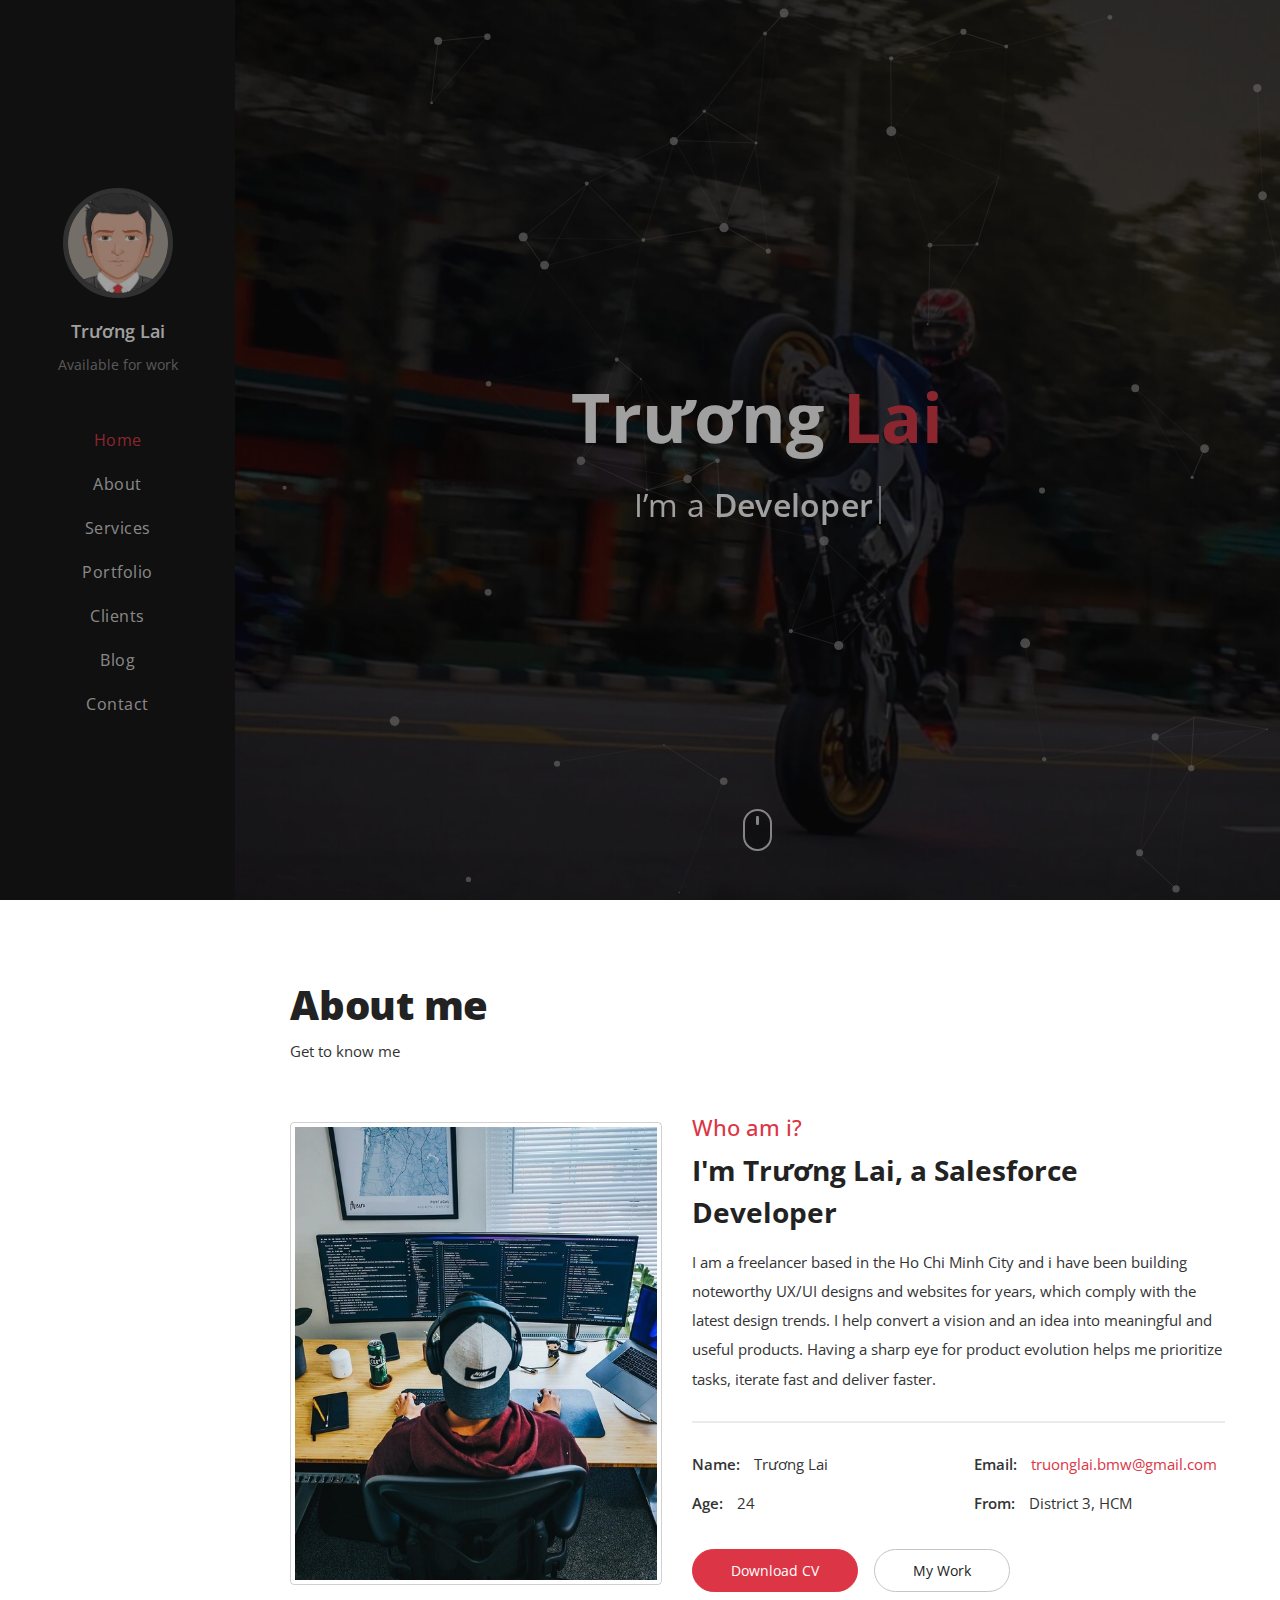
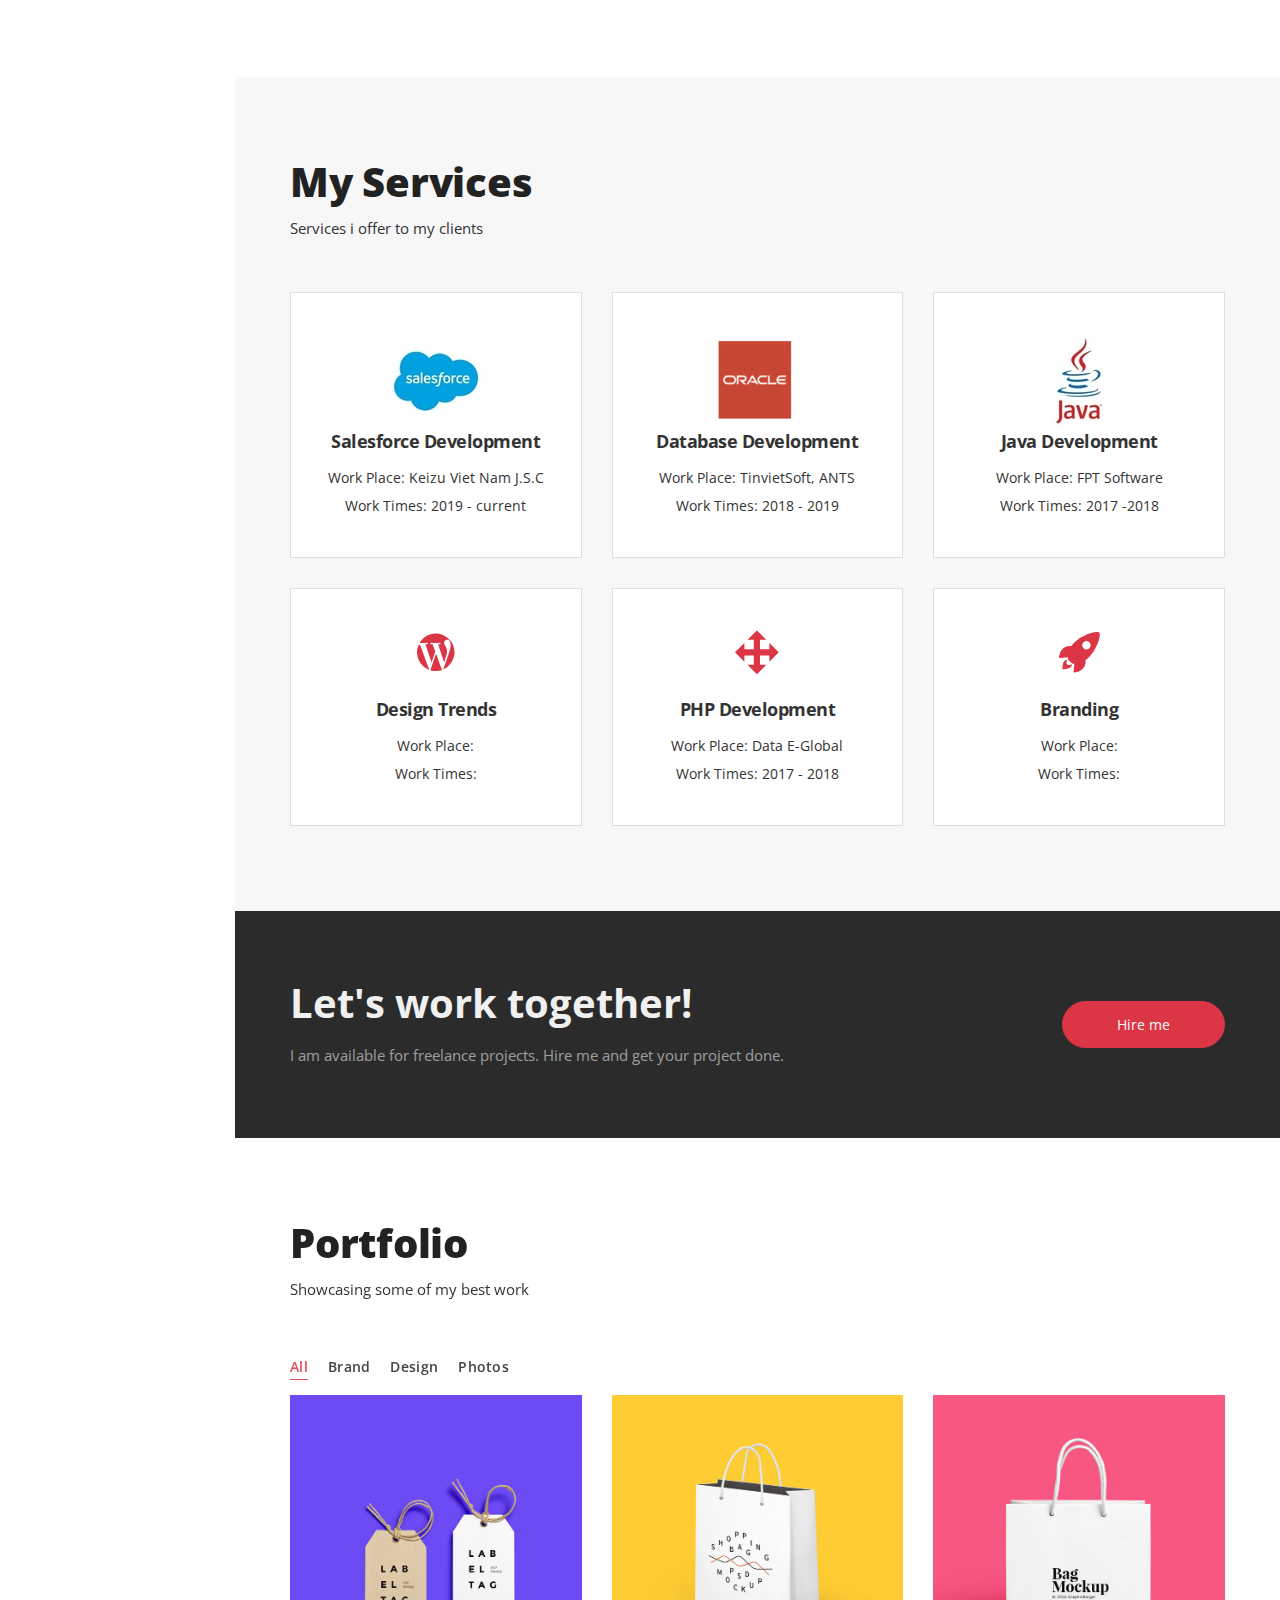
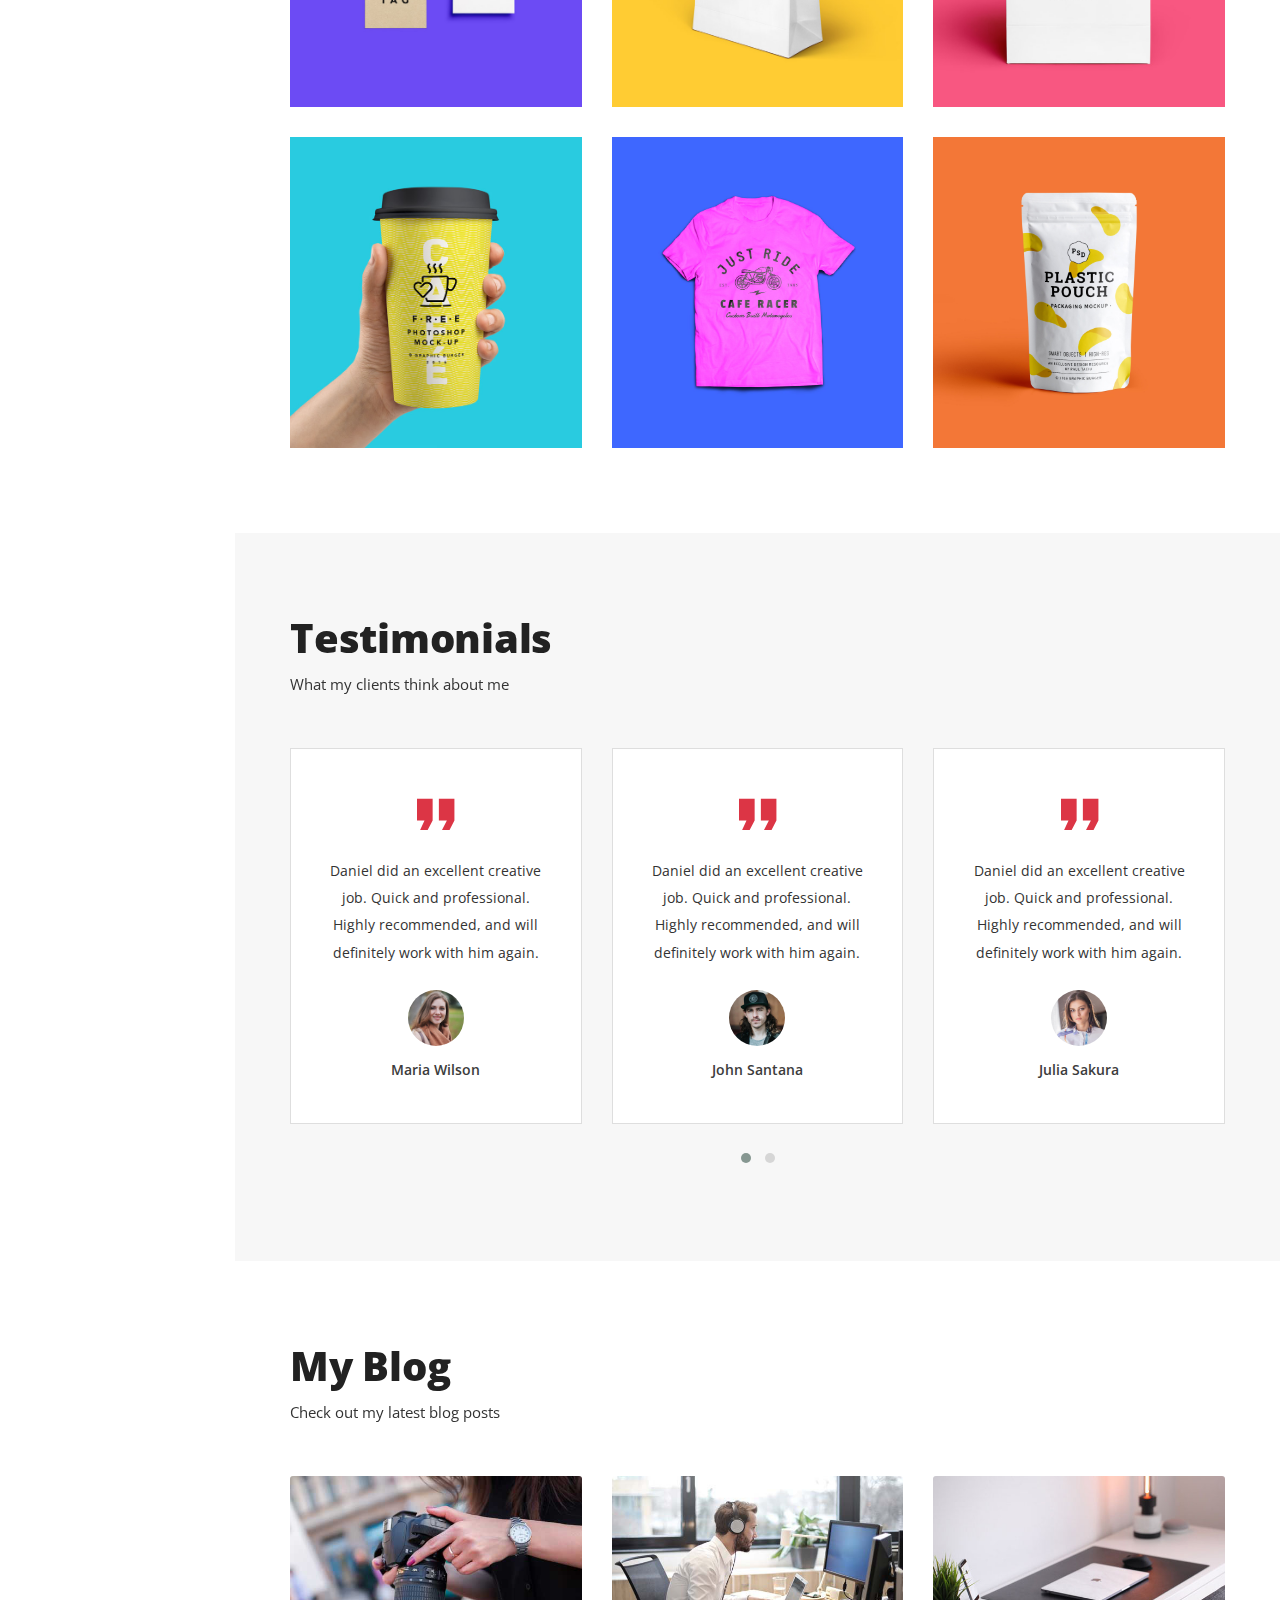
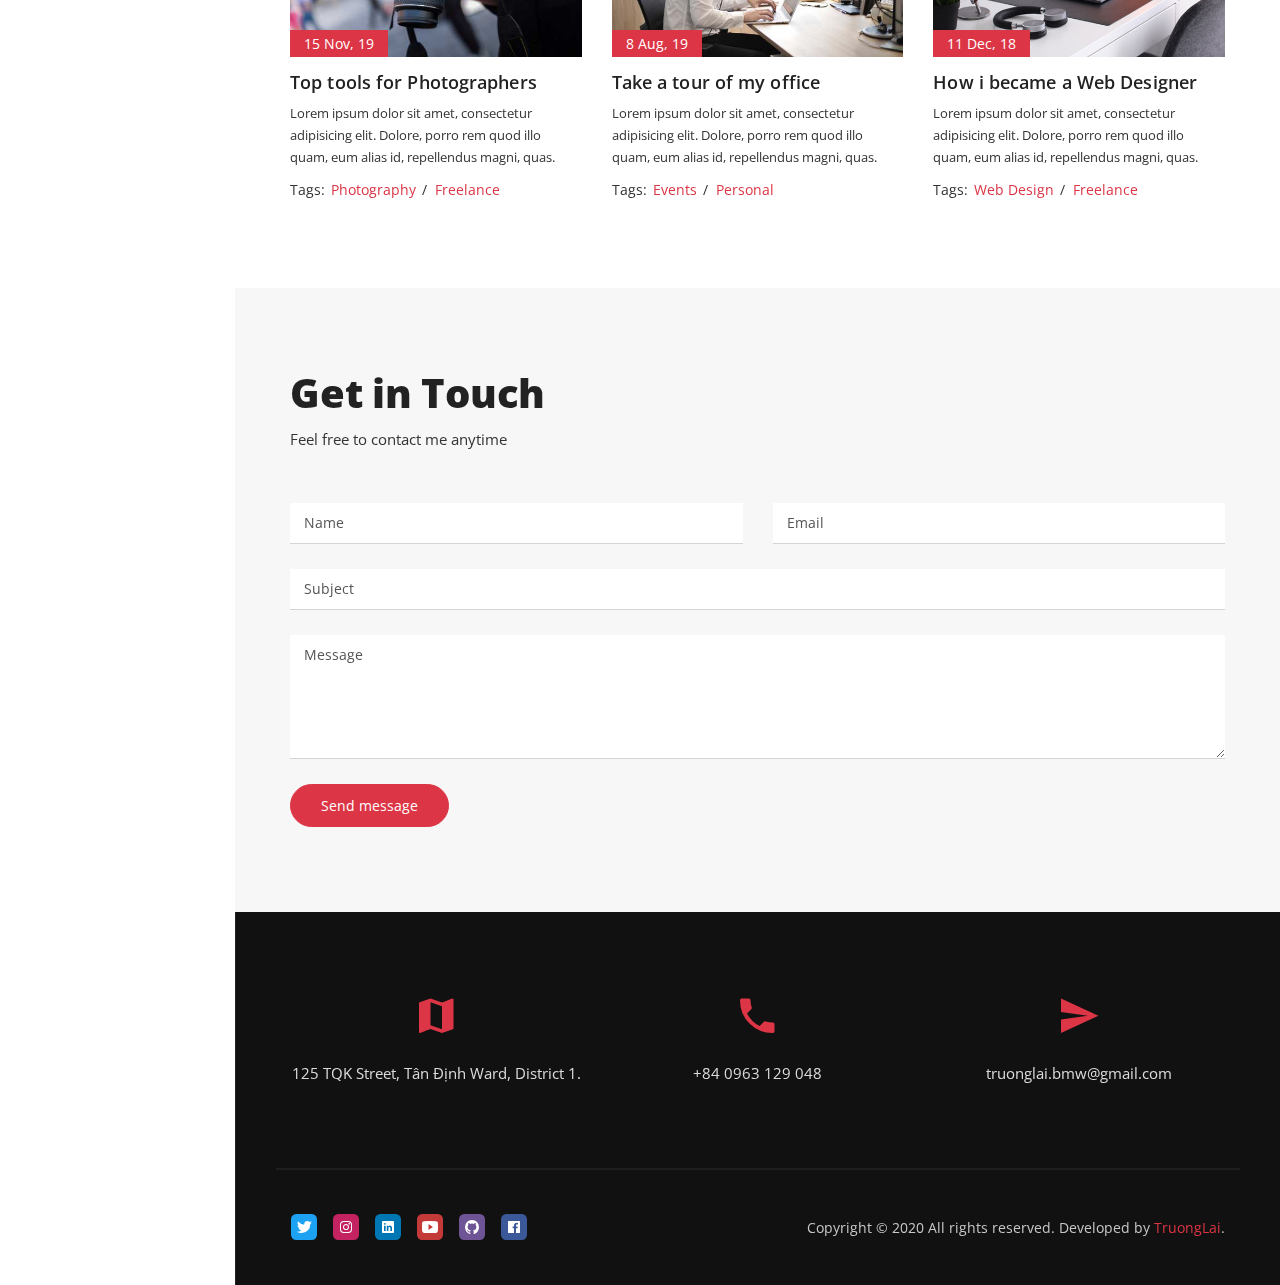
==== index.html @ 372c7e6b "Modify Ver 1.0" ====
<!DOCTYPE html>
<html lang="zxx">
<!-- Added by HTTrack --><meta http-equiv="content-type" content="text/html;charset=UTF-8" /><!-- /Added by HTTrack -->
<head>
  <!-- Required meta tags-->
  <meta charset="utf-8">
  <!-- Title-->
  <title>Truong Lai Profile</title>
  <!-- Description-->
  <meta name="description" content=" Personal Portfolio / Resume / CV / vCard Template">
  <meta name="viewport" content="width=device-width, initial-scale=1, shrink-to-fit=no">
  <!-- Favicons-->
  <link rel="apple-touch-icon" sizes="180x180" href="img/favicons/apple-touch-icon.png">
  <link rel="icon" type="image/png" sizes="32x32" href="img/favicons/favicon-32x32.png">
  <link rel="icon" type="image/png" sizes="16x16" href="img/favicons/favicon-16x16.png">
  <!-- Web fonts-->
  <link href="https://fonts.googleapis.com/css?family=Open+Sans:300,300i,400,400i,600,600i,700,700i,800,800i" rel="stylesheet">
  <!-- CSS vendors-->
  <link rel="stylesheet" href="css/bootstrap-custom.css">
  <link rel="stylesheet" href="css/ionicons.min.css">
  <link rel="stylesheet" href="css/owl.carousel.min.css">
  <link rel="stylesheet" href="css/owl.theme.default.min.css">
  <link rel="stylesheet" href="css/simplebar.min.css">
  <link rel="stylesheet" href="css/jquery.mb.YTPlayer.min.css">
  <!-- Main CSS-->
  <link rel="stylesheet" href="css/main.css">
  <!-- CSS Color scheme-->
  <link id="color-scheme" rel="stylesheet" href="css/colors/main-red.css">
  <!-- Custom CSS (Add your custom CSS styles to this file)-->
  <link rel="stylesheet" href="css/custom.css">
  <!-- removeIf(customizerDist)-->
  <link rel="stylesheet" href="css/customizer/main.css">
  <!-- endremoveIf(customizerDist)-->
</head>

<body>
  <!-- Preloader-->
  <div class="preloader">
    <div class="preloader-block">
      <div class="preloader-icon"><span class="loading-dot loading-dot-1"></span><span class="loading-dot loading-dot-2"></span><span class="loading-dot loading-dot-3"></span></div>
    </div>
  </div>
  <div class="main-wrapper">
    <!-- Sidebar-->
    <header>
      <nav class="navbar d-md-block d-lg-none fixed-top mobile-navbar"><button class="navbar-toggler mr-auto" type="button" data-toggle="collapse" data-target="#mobileNavbarSupportedContent" aria-controls="mobileNavbarSupportedContent" aria-expanded="false" aria-label="Toggle navigation"><span class="nav-btn">Menu</span></button>
        <div class="collapse navbar-collapse order-1" id="mobileNavbarSupportedContent">
          <ul class="navbar-nav mr-auto"></ul>
        </div>
      </nav>
      <nav class="sidebar" data-simplebar>
        <div class="sidebar-header"><a href="#home" data-scroll><img class="img-fluid sidebar-avatar" src="img/profile-avatar.jpg" alt="Profile avatar"></a><span class="sidebar-name">Trương Lai</span>
          <p class="sidebar-status">Available for work</p>
        </div>
        <div class="sidebar-menu">
          <ul class="list-unstyled list-menu">
            <li><a class="nav-link" href="#home-area" data-scroll>Home</a></li>
            <li><a class="nav-link" href="#about-area" data-scroll>About</a></li>
            <li><a class="nav-link" href="#services-area" data-scroll>Services</a></li>
            <li><a class="nav-link" href="#portfolio-area" data-scroll>Portfolio</a></li>
            <li><a class="nav-link" href="#testimonials-area" data-scroll>Clients</a></li>
            <li><a class="nav-link" href="#blog-area" data-scroll>Blog</a></li>
            <li><a class="nav-link" href="#contact-area" data-scroll>Contact</a></li>
          </ul>
        </div>
      </nav>
    </header>
    <div class="sections-wrapper">
      <!-- Sections-->
      <!-- Home-->
      <section class="home-area element-cover-bg particles-variant" id="home-area" style="background-image:url(img/home.jpg)">
        <div id="particles-js"></div>
        <div class="container h-100">
          <div class="row h-100 align-items-center justify-content-center">
            <div class="col-12 col-lg-8 home-content text-center">
              <h1 class="home-name">Trương <span>Lai</span></h1>
              <h4 class="cd-headline clip home-headline">I’m a <span class="cd-words-wrapper single-headline"><b class="is-visible">Developer</b><b>Freelancer</b></span></h4>
            </div><a href="#about-area" data-scroll>
              <div class="home-mouse">
                <div class="mouse-shape">
                  <div class="mouse-wheel"></div>
                </div>
              </div>
            </a>
          </div>
        </div>
      </section>
      <!-- About-->
      <section class="single-section about-area" id="about-area">
        <div class="container">
          <div class="row">
            <div class="col-12">
              <div class="section-heading">
                <h2 class="section-title">About me</h2>
                <p class="section-description">Get to know me</p>
              </div>
            </div>
          </div>
          <div class="row align-items-center">
            <!-- Picture part-->
            <div class="col-12 col-lg-5 about-img"><img class="img-fluid img-thumbnail" src="img/about-img.jpg" alt="About Picture"></div>
            <!-- Content part-->
            <div class="col-12 col-lg-7 about-content">
              <div class="content-block">
                <h2 class="content-subtitle">Who am i?</h2>
                <h6 class="content-title">I'm Trương Lai, a Salesforce Developer</h6>
                <div class="content-description">
                  <p>I am a freelancer based in the Ho Chi Minh City and i have been building noteworthy UX/UI designs and websites for years, which comply with the latest design trends. I help convert a vision and an idea into meaningful and useful products. Having a sharp eye for product evolution helps me prioritize tasks, iterate fast and deliver faster.</p>
                </div>
                <address class="content-info">
                  <div class="row">
                    <div class="col-12 col-md-6 single-info"><span>Name:</span>
                      <p>Trương Lai</p>
                    </div>
                    <div class="col-12 col-md-6 single-info"><span>Email:</span>
                      <p><a href="mailto:truonglai.bmw@gmail.com">truonglai.bmw@gmail.com</a></p>
                    </div>
                  </div>
                  <div class="row">
                    <div class="col-12 col-md-6 single-info"><span>Age:</span>
                      <p>24</p>
                    </div>
                    <div class="col-12 col-md-6 single-info"><span>From:</span>
                      <p>District 3, HCM</p>
                    </div>
                  </div>
                </address><a class="btn content-download button-main button-scheme" href="#0" role="button">Download CV</a><a class="btn content-work button-main" data-scroll="" href="#portfolio-area" role="button">My Work</a>
              </div>
            </div>
          </div>
        </div>
      </section>
      <!-- Services-->
      <section class="single-section alt-bg services-area" id="services-area">
        <div class="container">
          <div class="row">
            <div class="col-12">
              <div class="section-heading">
                <h2 class="section-title">My Services</h2>
                <p class="section-description">Services i offer to my clients</p>
              </div>
            </div>
          </div>
          <div class="row">
            <!-- Single service-->
            <div class="col-12 col-md-6 col-lg-4">
              <div class="single-service">
                <!-- <i class="icon service-icon ion-logo-css3"></i> -->
                <img src="img/salesforce.jpg" alt="About Picture">
                <h6 class="service-title">Salesforce Development</h6>
                <p class="service-description">
                  Work Place: Keizu Viet Nam J.S.C
                </p>
                <p class="service-description">
                  Work Times: 2019 - current
                </p>
              </div>
            </div>
            <!-- Single service-->
            <div class="col-12 col-md-6 col-lg-4">
              <div class="single-service">
                <!-- <i class="icon service-icon ion-md-images"></i> -->
                <img src="img/oracle.jpg" alt="About Picture">
                <h6 class="service-title">Database Development</h6>
                <p class="service-description">
                  Work Place: TinvietSoft, ANTS
                </p>
                <p class="service-description">
                  Work Times: 2018 - 2019
                </p>
              </div>
            </div>
            <!-- Single service-->
            <div class="col-12 col-md-6 col-lg-4">
              <div class="single-service">
                <!-- <i class="icon service-icon ion-logo-ionic"></i> -->
                <img src="img/java.jpg" alt="About Picture">
                <h6 class="service-title">Java Development</h6>
                <p class="service-description">
                  Work Place: FPT Software
                </p>
                <p class="service-description">
                  Work Times: 2017 -2018
                </p>
              </div>
            </div>
            <!-- Single service-->
            <div class="col-12 col-md-6 col-lg-4">
              <div class="single-service mb-lg-0">
                <i class="icon service-icon ion-logo-wordpress"></i>
                <h6 class="service-title">Design Trends</h6>
                <p class="service-description">
                  Work Place: 
                </p>
                <p class="service-description">
                  Work Times: 
                </p>
              </div>
            </div>
            <!-- Single service-->
            <div class="col-12 col-md-6 col-lg-4">
              <div class="single-service mb-md-0">
                <i class="icon service-icon ion-md-move"></i>
                <!-- <img src="img/php.jpg" alt="About Picture"> -->
                <h6 class="service-title">PHP Development</h6>
                <p class="service-description">
                  Work Place: Data E-Global
                </p>
                <p class="service-description">
                  Work Times: 2017 - 2018
                </p>
              </div>
            </div>
            <!-- Single service-->
            <div class="col-12 col-md-6 col-lg-4">
              <div class="single-service mb-0"><i class="icon service-icon ion-ios-rocket"></i>
                <h6 class="service-title">Branding</h6>
                <p class="service-description">
                  Work Place: 
                </p>
                <p class="service-description">
                  Work Times: 
                </p>
              </div>
            </div>
          </div>
        </div>
      </section>
      <!-- Hire-->
      <section class="single-section element-cover-bg hire-area" id="hire-area" style="background-image:url(img/hire.jpg)">
        <div class="container">
          <div class="row row-custom">
            <div class="col-12 col-md-8 content-part">
              <h1 class="hire-title">Let's work together!</h1>
              <p class="hire-description">I am available for freelance projects. Hire me and get your project done.</p>
            </div>
            <div class="col-12 col-md-4 button-part"><a class="btn hire-btn button-main button-scheme" data-scroll="" href="#contact-area" role="button">Hire me</a></div>
          </div>
        </div>
      </section>
      <!-- Portfolio-->
      <section class="single-section portfolio-area" id="portfolio-area">
        <div class="container">
          <div class="row">
            <div class="col-12">
              <div class="section-heading">
                <h2 class="section-title">Portfolio</h2>
                <p class="section-description">Showcasing some of my best work</p>
              </div>
            </div>
          </div>
          <div class="row">
            <!-- Filter nav-->
            <div class="col-12">
              <ul class="list-inline filter-control" role="group" aria-label="Filter Control">
                <li class="list-inline-item tab-active" data-filter="*">All</li>
                <li class="list-inline-item" data-filter=".brand">Brand</li>
                <li class="list-inline-item" data-filter=".design">Design</li>
                <li class="list-inline-item" data-filter=".photos">Photos</li>
              </ul>
            </div>
          </div>
          <!-- Thumbnail list-->
          <div class="portfolio-grid row">
            <!-- Single item-->
            <div class="single-item col-6 col-lg-4 design"><a class="portfolio-item" href="#item-1">
                <div class="portfolio-wrapper"><img class="img-fluid" alt="Item" src="img/item-1.jpg">
                  <div class="item-content">
                    <h6 class="content-title">Label Tag Mockup</h6><span class="content-more">More Info</span>
                  </div>
                </div>
              </a></div>
            <!-- Single item-->
            <div class="single-item col-6 col-lg-4 photos"><a class="portfolio-item" href="#item-2">
                <div class="portfolio-wrapper"><img class="img-fluid" alt="Item" src="img/item-2.jpg">
                  <div class="item-content">
                    <h6 class="content-title">3D Bag Mockup</h6><span class="content-more">More Info</span>
                  </div>
                </div>
              </a></div>
            <!-- Single item-->
            <div class="single-item col-6 col-lg-4 design"><a class="portfolio-item" href="#item-3">
                <div class="portfolio-wrapper"><img class="img-fluid" alt="Item" src="img/item-3.jpg">
                  <div class="item-content">
                    <h6 class="content-title">Modern Bag Design</h6><span class="content-more">More Info</span>
                  </div>
                </div>
              </a></div>
            <!-- Single item-->
            <div class="single-item col-6 col-lg-4 brand"><a class="portfolio-item" href="#item-4">
                <div class="portfolio-wrapper mb-lg-0"><img class="img-fluid" alt="Item" src="img/item-4.jpg">
                  <div class="item-content">
                    <h6 class="content-title">Coffee Cup Design</h6><span class="content-more">More Info</span>
                  </div>
                </div>
              </a></div>
            <!-- Single item-->
            <div class="single-item col-6 col-lg-4 brand"><a class="portfolio-item" href="#item-5">
                <div class="portfolio-wrapper mb-0"><img class="img-fluid" alt="Item" src="img/item-5.jpg">
                  <div class="item-content">
                    <h6 class="content-title">T-Shirt Design</h6><span class="content-more">More Info</span>
                  </div>
                </div>
              </a></div>
            <!-- Single item-->
            <div class="single-item col-6 col-lg-4 photos"><a class="portfolio-item" href="#item-6">
                <div class="portfolio-wrapper mb-0"><img class="img-fluid" alt="Item" src="img/item-6.jpg">
                  <div class="item-content">
                    <h6 class="content-title">Packaging Box Mockup</h6><span class="content-more">More Info</span>
                  </div>
                </div>
              </a></div>
          </div>
        </div>
        <!-- Single lightbox-->
        <div class="lightbox-wrapper" id="item-1">
          <div class="f-basis-100">
            <div class="lightbox-close" data-modal-close><span class="close-btn"><span class="btn-line"></span></span></div>
          </div>
          <div class="container">
            <div class="row">
              <div class="col-12 col-lg-5">
                <div class="lightbox-gallery owl-carousel owl-theme"><img class="img-fluid item-img" alt="Item" src="img/item-1.jpg"><img class="img-fluid item-img" alt="Item" src="img/item-2.jpg"><img class="img-fluid item-img" alt="Item" src="img/item-3.jpg"><img class="img-fluid item-img" alt="Item" src="img/item-4.jpg"><img class="img-fluid item-img" alt="Item" src="img/item-5.jpg"><img class="img-fluid item-img" alt="Item" src="img/item-6.jpg"></div>
              </div>
              <div class="col-12 col-lg-7">
                <div class="lightbox-content">
                  <h3 class="content-title">Label Tag Mockup</h3>
                  <div class="content-description">
                    <p>Lorem ipsum dolor sit amet, consectetur adipisicing elit. Assumenda aut sapiente quo explicabo, quasi incidunt aperiam laudantium, nemo cum eaque inventore ut voluptas voluptatibus nihil! Amet soluta, ea illo sint?</p>
                    <p>Lorem ipsum dolor sit amet, consectetur adipisicing elit. Obcaecati dignissimos culpa deserunt aspernatur ipsa veritatis alias labore tempore laboriosam commodi! Ab neque sunt, odio voluptatibus, dignissimos nisi consequuntur atque qui explicabo eligendi, harum in? Amet aspernatur atque quam. Illo natus tempora explicabo deleniti molestias numquam debitis repudiandae, repellendus voluptatum soluta?</p>
                  </div>
                  <ul class="list-inline content-info">
                    <li class="list-inline-item single-info"><span>Client:</span>
                      <p>Envato</p>
                    </li>
                    <li class="list-inline-item single-info"><span>Categories:</span>
                      <p><a href="#0">Branding</a>, <a href="#0">Web Design</a></p>
                    </li>
                    <li class="list-inline-item single-info"><span>Date:</span>
                      <p>12 May, 2019</p>
                    </li>
                    <li class="list-inline-item single-info"><span>Technologies:</span>
                      <p>HTML5, SCSS, JS</p>
                    </li>
                  </ul><a class="btn content-btn button-main button-scheme" href="#0" role="button">Visit Project</a>
                </div>
              </div>
            </div>
          </div>
        </div>
        <!-- Single lightbox-->
        <div class="lightbox-wrapper" id="item-2">
          <div class="f-basis-100">
            <div class="lightbox-close" data-modal-close><span class="close-btn"><span class="btn-line"></span></span></div>
          </div>
          <div class="container">
            <div class="row">
              <div class="col-12 col-lg-5">
                <div class="lightbox-gallery owl-carousel owl-theme"><img class="img-fluid item-img" alt="Item" src="img/item-2.jpg"><img class="img-fluid item-img" alt="Item" src="img/item-1.jpg"><img class="img-fluid item-img" alt="Item" src="img/item-3.jpg"><img class="img-fluid item-img" alt="Item" src="img/item-4.jpg"><img class="img-fluid item-img" alt="Item" src="img/item-5.jpg"><img class="img-fluid item-img" alt="Item" src="img/item-6.jpg"></div>
              </div>
              <div class="col-12 col-lg-7">
                <div class="lightbox-content">
                  <h3 class="content-title">3D Bag Mockup</h3>
                  <div class="content-description">
                    <p>Lorem ipsum dolor sit amet, consectetur adipisicing elit. Assumenda aut sapiente quo explicabo, quasi incidunt aperiam laudantium, nemo cum eaque inventore ut voluptas voluptatibus nihil! Amet soluta, ea illo sint?</p>
                    <p>Lorem ipsum dolor sit amet, consectetur adipisicing elit. Obcaecati dignissimos culpa deserunt aspernatur ipsa veritatis alias labore tempore laboriosam commodi! Ab neque sunt, odio voluptatibus, dignissimos nisi consequuntur atque qui explicabo eligendi, harum in? Amet aspernatur atque quam. Illo natus tempora explicabo deleniti molestias numquam debitis repudiandae, repellendus voluptatum soluta?</p>
                  </div>
                  <ul class="list-inline content-info">
                    <li class="list-inline-item single-info"><span>Client:</span>
                      <p>Envato</p>
                    </li>
                    <li class="list-inline-item single-info"><span>Categories:</span>
                      <p><a href="#0">Branding</a>, <a href="#0">Web Design</a></p>
                    </li>
                    <li class="list-inline-item single-info"><span>Date:</span>
                      <p>12 May, 2019</p>
                    </li>
                    <li class="list-inline-item single-info"><span>Technologies:</span>
                      <p>HTML5, SCSS, JS</p>
                    </li>
                  </ul><a class="btn content-btn button-main button-scheme" href="#0" role="button">Visit Project</a>
                </div>
              </div>
            </div>
          </div>
        </div>
        <!-- Single lightbox-->
        <div class="lightbox-wrapper" id="item-3">
          <div class="f-basis-100">
            <div class="lightbox-close" data-modal-close><span class="close-btn"><span class="btn-line"></span></span></div>
          </div>
          <div class="container">
            <div class="row">
              <div class="col-12 col-lg-5">
                <div class="lightbox-gallery owl-carousel owl-theme"><img class="img-fluid item-img" alt="Item" src="img/item-3.jpg"><img class="img-fluid item-img" alt="Item" src="img/item-1.jpg"><img class="img-fluid item-img" alt="Item" src="img/item-2.jpg"><img class="img-fluid item-img" alt="Item" src="img/item-4.jpg"><img class="img-fluid item-img" alt="Item" src="img/item-5.jpg"><img class="img-fluid item-img" alt="Item" src="img/item-6.jpg"></div>
              </div>
              <div class="col-12 col-lg-7">
                <div class="lightbox-content">
                  <h3 class="content-title">Modern Bag Design</h3>
                  <div class="content-description">
                    <p>Lorem ipsum dolor sit amet, consectetur adipisicing elit. Assumenda aut sapiente quo explicabo, quasi incidunt aperiam laudantium, nemo cum eaque inventore ut voluptas voluptatibus nihil! Amet soluta, ea illo sint?</p>
                    <p>Lorem ipsum dolor sit amet, consectetur adipisicing elit. Obcaecati dignissimos culpa deserunt aspernatur ipsa veritatis alias labore tempore laboriosam commodi! Ab neque sunt, odio voluptatibus, dignissimos nisi consequuntur atque qui explicabo eligendi, harum in? Amet aspernatur atque quam. Illo natus tempora explicabo deleniti molestias numquam debitis repudiandae, repellendus voluptatum soluta?</p>
                  </div>
                  <ul class="list-inline content-info">
                    <li class="list-inline-item single-info"><span>Client:</span>
                      <p>Envato</p>
                    </li>
                    <li class="list-inline-item single-info"><span>Categories:</span>
                      <p><a href="#0">Branding</a>, <a href="#0">Web Design</a></p>
                    </li>
                    <li class="list-inline-item single-info"><span>Date:</span>
                      <p>12 May, 2019</p>
                    </li>
                    <li class="list-inline-item single-info"><span>Technologies:</span>
                      <p>HTML5, SCSS, JS</p>
                    </li>
                  </ul><a class="btn content-btn button-main button-scheme" href="#0" role="button">Visit Project</a>
                </div>
              </div>
            </div>
          </div>
        </div>
        <!-- Single lightbox-->
        <div class="lightbox-wrapper" id="item-4">
          <div class="f-basis-100">
            <div class="lightbox-close" data-modal-close><span class="close-btn"><span class="btn-line"></span></span></div>
          </div>
          <div class="container">
            <div class="row">
              <div class="col-12 col-lg-5">
                <div class="lightbox-gallery owl-carousel owl-theme"><img class="img-fluid item-img" alt="Item" src="img/item-4.jpg"><img class="img-fluid item-img" alt="Item" src="img/item-1.jpg"><img class="img-fluid item-img" alt="Item" src="img/item-2.jpg"><img class="img-fluid item-img" alt="Item" src="img/item-3.jpg"><img class="img-fluid item-img" alt="Item" src="img/item-5.jpg"><img class="img-fluid item-img" alt="Item" src="img/item-6.jpg"></div>
              </div>
              <div class="col-12 col-lg-7">
                <div class="lightbox-content">
                  <h3 class="content-title">Coffee Cup Design</h3>
                  <div class="content-description">
                    <p>Lorem ipsum dolor sit amet, consectetur adipisicing elit. Assumenda aut sapiente quo explicabo, quasi incidunt aperiam laudantium, nemo cum eaque inventore ut voluptas voluptatibus nihil! Amet soluta, ea illo sint?</p>
                    <p>Lorem ipsum dolor sit amet, consectetur adipisicing elit. Obcaecati dignissimos culpa deserunt aspernatur ipsa veritatis alias labore tempore laboriosam commodi! Ab neque sunt, odio voluptatibus, dignissimos nisi consequuntur atque qui explicabo eligendi, harum in? Amet aspernatur atque quam. Illo natus tempora explicabo deleniti molestias numquam debitis repudiandae, repellendus voluptatum soluta?</p>
                  </div>
                  <ul class="list-inline content-info">
                    <li class="list-inline-item single-info"><span>Client:</span>
                      <p>Envato</p>
                    </li>
                    <li class="list-inline-item single-info"><span>Categories:</span>
                      <p><a href="#0">Branding</a>, <a href="#0">Web Design</a></p>
                    </li>
                    <li class="list-inline-item single-info"><span>Date:</span>
                      <p>12 May, 2019</p>
                    </li>
                    <li class="list-inline-item single-info"><span>Technologies:</span>
                      <p>HTML5, SCSS, JS</p>
                    </li>
                  </ul><a class="btn content-btn button-main button-scheme" href="#0" role="button">Visit Project</a>
                </div>
              </div>
            </div>
          </div>
        </div>
        <!-- Single lightbox-->
        <div class="lightbox-wrapper" id="item-5">
          <div class="f-basis-100">
            <div class="lightbox-close" data-modal-close><span class="close-btn"><span class="btn-line"></span></span></div>
          </div>
          <div class="container">
            <div class="row">
              <div class="col-12 col-lg-5">
                <div class="lightbox-gallery owl-carousel owl-theme"><img class="img-fluid item-img" alt="Item" src="img/item-5.jpg"><img class="img-fluid item-img" alt="Item" src="img/item-1.jpg"><img class="img-fluid item-img" alt="Item" src="img/item-2.jpg"><img class="img-fluid item-img" alt="Item" src="img/item-3.jpg"><img class="img-fluid item-img" alt="Item" src="img/item-4.jpg"><img class="img-fluid item-img" alt="Item" src="img/item-6.jpg"></div>
              </div>
              <div class="col-12 col-lg-7">
                <div class="lightbox-content">
                  <h3 class="content-title">T-Shirt Design</h3>
                  <div class="content-description">
                    <p>Lorem ipsum dolor sit amet, consectetur adipisicing elit. Assumenda aut sapiente quo explicabo, quasi incidunt aperiam laudantium, nemo cum eaque inventore ut voluptas voluptatibus nihil! Amet soluta, ea illo sint?</p>
                    <p>Lorem ipsum dolor sit amet, consectetur adipisicing elit. Obcaecati dignissimos culpa deserunt aspernatur ipsa veritatis alias labore tempore laboriosam commodi! Ab neque sunt, odio voluptatibus, dignissimos nisi consequuntur atque qui explicabo eligendi, harum in? Amet aspernatur atque quam. Illo natus tempora explicabo deleniti molestias numquam debitis repudiandae, repellendus voluptatum soluta?</p>
                  </div>
                  <ul class="list-inline content-info">
                    <li class="list-inline-item single-info"><span>Client:</span>
                      <p>Envato</p>
                    </li>
                    <li class="list-inline-item single-info"><span>Categories:</span>
                      <p><a href="#0">Branding</a>, <a href="#0">Web Design</a></p>
                    </li>
                    <li class="list-inline-item single-info"><span>Date:</span>
                      <p>12 May, 2019</p>
                    </li>
                    <li class="list-inline-item single-info"><span>Technologies:</span>
                      <p>HTML5, SCSS, JS</p>
                    </li>
                  </ul><a class="btn content-btn button-main button-scheme" href="#0" role="button">Visit Project</a>
                </div>
              </div>
            </div>
          </div>
        </div>
        <!-- Single lightbox-->
        <div class="lightbox-wrapper" id="item-6">
          <div class="f-basis-100">
            <div class="lightbox-close" data-modal-close><span class="close-btn"><span class="btn-line"></span></span></div>
          </div>
          <div class="container">
            <div class="row">
              <div class="col-12 col-lg-5">
                <div class="lightbox-gallery owl-carousel owl-theme"><img class="img-fluid item-img" alt="Item" src="img/item-6.jpg"><img class="img-fluid item-img" alt="Item" src="img/item-1.jpg"><img class="img-fluid item-img" alt="Item" src="img/item-2.jpg"><img class="img-fluid item-img" alt="Item" src="img/item-3.jpg"><img class="img-fluid item-img" alt="Item" src="img/item-4.jpg"><img class="img-fluid item-img" alt="Item" src="img/item-5.jpg"></div>
              </div>
              <div class="col-12 col-lg-7">
                <div class="lightbox-content">
                  <h3 class="content-title">Packaging Box Mockup</h3>
                  <div class="content-description">
                    <p>Lorem ipsum dolor sit amet, consectetur adipisicing elit. Assumenda aut sapiente quo explicabo, quasi incidunt aperiam laudantium, nemo cum eaque inventore ut voluptas voluptatibus nihil! Amet soluta, ea illo sint?</p>
                    <p>Lorem ipsum dolor sit amet, consectetur adipisicing elit. Obcaecati dignissimos culpa deserunt aspernatur ipsa veritatis alias labore tempore laboriosam commodi! Ab neque sunt, odio voluptatibus, dignissimos nisi consequuntur atque qui explicabo eligendi, harum in? Amet aspernatur atque quam. Illo natus tempora explicabo deleniti molestias numquam debitis repudiandae, repellendus voluptatum soluta?</p>
                  </div>
                  <ul class="list-inline content-info">
                    <li class="list-inline-item single-info"><span>Client:</span>
                      <p>Envato</p>
                    </li>
                    <li class="list-inline-item single-info"><span>Categories:</span>
                      <p><a href="#0">Branding</a>, <a href="#0">Web Design</a></p>
                    </li>
                    <li class="list-inline-item single-info"><span>Date:</span>
                      <p>12 May, 2019</p>
                    </li>
                    <li class="list-inline-item single-info"><span>Technologies:</span>
                      <p>HTML5, SCSS, JS</p>
                    </li>
                  </ul><a class="btn content-btn button-main button-scheme" href="#0" role="button">Visit Project</a>
                </div>
              </div>
            </div>
          </div>
        </div>
      </section>
      <!-- Testimonials-->
      <section class="single-section testimonials-area alt-bg" id="testimonials-area">
        <div class="container">
          <div class="row">
            <div class="col-12">
              <div class="section-heading">
                <h2 class="section-title">Testimonials</h2>
                <p class="section-description">What my clients think about me</p>
              </div>
            </div>
          </div>
          <div class="owl-carousel owl-theme">
            <!-- Single review-->
            <div class="single-review"><i class="icon ion-md-quote review-icon"></i>
              <p class="review-content">Daniel did an excellent creative job. Quick and professional. Highly recommended, and will definitely work with him again.</p><img class="client-avatar" src="img/client-1.jpg" alt="Review avatar"><span class="client-name">Maria Wilson</span>
            </div><!-- Single review-->
            <div class="single-review"><i class="icon ion-md-quote review-icon"></i>
              <p class="review-content">Daniel did an excellent creative job. Quick and professional. Highly recommended, and will definitely work with him again.</p><img class="client-avatar" src="img/client-2.jpg" alt="Review avatar"><span class="client-name">John Santana</span>
            </div><!-- Single review-->
            <div class="single-review"><i class="icon ion-md-quote review-icon"></i>
              <p class="review-content">Daniel did an excellent creative job. Quick and professional. Highly recommended, and will definitely work with him again.</p><img class="client-avatar" src="img/client-3.jpg" alt="Review avatar"><span class="client-name">Julia Sakura</span>
            </div><!-- Single review-->
            <div class="single-review"><i class="icon ion-md-quote review-icon"></i>
              <p class="review-content">Daniel did an excellent creative job. Quick and professional. Highly recommended, and will definitely work with him again.</p><img class="client-avatar" src="img/client-1.jpg" alt="Review avatar"><span class="client-name">Maria Wilson</span>
            </div><!-- Single review-->
            <div class="single-review"><i class="icon ion-md-quote review-icon"></i>
              <p class="review-content">Daniel did an excellent creative job. Quick and professional. Highly recommended, and will definitely work with him again.</p><img class="client-avatar" src="img/client-2.jpg" alt="Review avatar"><span class="client-name">John Santana</span>
            </div><!-- Single review-->
            <div class="single-review"><i class="icon ion-md-quote review-icon"></i>
              <p class="review-content">Daniel did an excellent creative job. Quick and professional. Highly recommended, and will definitely work with him again.</p><img class="client-avatar" src="img/client-3.jpg" alt="Review avatar"><span class="client-name">Julia Sakura</span>
            </div>
          </div>
        </div>
      </section>
      <!-- Blog-->
      <section class="single-section blog-area" id="blog-area">
        <div class="container">
          <div class="row">
            <div class="col-12">
              <div class="section-heading">
                <h2 class="section-title">My Blog</h2>
                <p class="section-description">Check out my latest blog posts</p>
              </div>
            </div>
          </div>
          <div class="row justify-content-center">
            <!-- Single post-->
            <div class="col-12 col-sm-8 col-lg-4">
              <div class="card single-post"><a class="post-img" href="#0"><img class="card-img-top" src="img/post-1.jpg" alt="Blog post"><span class="content-date">15 Nov, 19</span></a>
                <div class="card-body post-content"><a href="#0">
                    <h5 class="card-title content-title">Top tools for Photographers</h5>
                  </a>
                  <p class="card-text content-description">Lorem ipsum dolor sit amet, consectetur adipisicing elit. Dolore, porro rem quod illo quam, eum alias id, repellendus magni, quas.</p>
                  <div class="content-tags"><span class="tags-title">Tags:</span>
                    <ul class="list-unstyled list-inline tags-list">
                      <li class="list-inline-item"><a href="#0">Photography</a></li>
                      <li class="list-inline-item"><a href="#0">Freelance</a></li>
                    </ul>
                  </div>
                </div>
              </div>
            </div>
            <!-- Single post-->
            <div class="col-12 col-sm-8 col-lg-4">
              <div class="card single-post"><a class="post-img" href="#0"><img class="card-img-top" src="img/post-2.jpg" alt="Blog post"><span class="content-date">8 Aug, 19</span></a>
                <div class="card-body post-content"><a href="#0">
                    <h5 class="card-title content-title">Take a tour of my office</h5>
                  </a>
                  <p class="card-text content-description">Lorem ipsum dolor sit amet, consectetur adipisicing elit. Dolore, porro rem quod illo quam, eum alias id, repellendus magni, quas.</p>
                  <div class="content-tags"><span class="tags-title">Tags:</span>
                    <ul class="list-unstyled list-inline tags-list">
                      <li class="list-inline-item"><a href="#0">Events</a></li>
                      <li class="list-inline-item"><a href="#0">Personal</a></li>
                    </ul>
                  </div>
                </div>
              </div>
            </div>
            <!-- Single post-->
            <div class="col-12 col-sm-8 col-lg-4">
              <div class="card single-post"><a class="post-img" href="#0"><img class="card-img-top" src="img/post-3.jpg" alt="Blog post"><span class="content-date">11 Dec, 18</span></a>
                <div class="card-body post-content"><a href="#0">
                    <h5 class="card-title content-title">How i became a Web Designer</h5>
                  </a>
                  <p class="card-text content-description">Lorem ipsum dolor sit amet, consectetur adipisicing elit. Dolore, porro rem quod illo quam, eum alias id, repellendus magni, quas.</p>
                  <div class="content-tags"><span class="tags-title">Tags:</span>
                    <ul class="list-unstyled list-inline tags-list">
                      <li class="list-inline-item"><a href="#0">Web Design</a></li>
                      <li class="list-inline-item"><a href="#0">Freelance</a></li>
                    </ul>
                  </div>
                </div>
              </div>
            </div>
          </div>
        </div>
      </section>
      <!-- Contact-->
      <section class="single-section contact-area alt-bg" id="contact-area">
        <div class="container">
          <div class="row">
            <div class="col-12">
              <div class="section-heading">
                <h2 class="section-title">Get in Touch</h2>
                <p class="section-description">Feel free to contact me anytime</p>
              </div>
            </div>
          </div>
          <div class="row">
            <!-- Contact form-->
            <div class="col-12">
              <form class="contact-form" id="contact-form" action="http://exill.dk/demo/codex/template/php/contact.php">
                <div class="row">
                  <div class="col-12 col-md-6 form-group"><input class="form-control" id="contact-name" type="text" name="name" placeholder="Name" required=""></div>
                  <div class="col-12 col-md-6 form-group"><input class="form-control" id="contact-email" type="email" name="email" placeholder="Email" required=""></div>
                  <div class="col-12 form-group"><input class="form-control" id="contact-subject" type="text" name="subject" placeholder="Subject" required=""></div>
                  <div class="col-12 form-group form-message"><textarea class="form-control" id="contact-message" name="message" placeholder="Message" rows="5" required=""></textarea></div>
                  <div class="col-12 form-submit"><button class="btn button-main button-scheme" id="contact-submit" type="submit">Send message</button>
                    <p class="contact-feedback"></p>
                  </div>
                </div>
              </form>
            </div>
          </div>
        </div>
      </section>
      <!-- Footer-->
      <footer class="footer-area single-section">
        <div class="container">
          <div class="row contact-info">
            <div class="col-12 col-sm-4">
              <div class="single-info"><i class="info-icon icon ion-md-map"></i>
                <p class="info-content"><a href="https://goo.gl/maps/2YAGiugG47VAS17g7" target="_blank">125 TQK Street, Tân Định Ward, District 1.</a></p>
              </div>
            </div>
            <div class="col-12 col-sm-4">
              <div class="single-info"><i class="info-icon icon ion-md-call"></i>
                <p class="info-content"><a href="tel:+441632967704">+84 0963 129 048</a></p>
              </div>
            </div>
            <div class="col-12 col-sm-4">
              <div class="single-info"><i class="info-icon icon ion-md-send"></i>
                <p class="info-content"><a href="mailto:truonglai.bmw@gmail.com">truonglai.bmw@gmail.com</a></p>
              </div>
            </div>
          </div>
          <div class="row mini-footer">
            <div class="social-medias col-12 col-lg-5">
              <a class="twitter" href="https://twitter.com/TrngLai2">
                <i class="icon ion-logo-twitter"></i>
              </a>
              <a class="instagram" href="#0">
                <i class="icon ion-logo-instagram"></i>
              </a>
              <a class="linkedin" href="https://www.linkedin.com/in/truonglai/">
                <i class="icon ion-logo-linkedin"></i>
              </a>
              <a class="youtube" href="#0">
                <i class="icon ion-logo-youtube"></i>
              </a>
              <a class="github" href="https://github.com/LaiTruongBmw">
                <i class="icon ion-logo-github"></i>
              </a>
              <a class="facebook" href="#0">
                <i class="icon ion-logo-facebook"></i>
              </a>
            </div>
            <p class="copyright-notice col-12 col-lg-7">Copyright © 2020 All rights reserved. Developed by <a href="https://themeforest.net/user/exill" target="_blank">TruongLai</a>.</p>
          </div>
        </div>
      </footer>
    </div>
  </div>
  <!-- removeIf(customizerDist)-->
  <div class="demo-tool">
    <div class="tool-wrapper">
      <span class="tool-toggler"><i class="icon ion-md-settings"></i></span>
      <div class="tool-box">
        <ul class="list-inline single-block color-switcher">
          <li class="list-inline-item" style="background-color: #2c31ff;" data-path="css/colors/main-blueviolet.css"></li>
          <li class="list-inline-item" style="background-color: #3460D1;" data-path="css/colors/main-nightskyblue.css"></li>
          <li class="list-inline-item" style="background-color: #EE3158;" data-path="css/colors/main-redpink.css"></li>
          <li class="list-inline-item" style="background-color: #007bff;" data-path="css/colors/main-blue.css"></li>
          <li class="list-inline-item" style="background-color: #17a2b8;" data-path="css/colors/main-cyan.css"></li>
          <li class="list-inline-item" style="background-color: #3365b0;" data-path="css/colors/main-darkblue.css"></li>
          <li class="list-inline-item" style="background-color: #a435b7;" data-path="css/colors/main-darkmagenta.css"></li>
          <li class="list-inline-item" style="background-color: #c93e70;" data-path="css/colors/main-darkpink.css"></li>
          <li class="list-inline-item" style="background-color: #bf2a3d;" data-path="css/colors/main-darkred.css"></li>
          <li class="list-inline-item" style="background-color: #28a745;" data-path="css/colors/main-green.css"></li>
          <li class="list-inline-item" style="background-color: #6610f2;" data-path="css/colors/main-indigo.css"></li>
          <li class="list-inline-item" style="background-color: #fd7e14;" data-path="css/colors/main-orange.css"></li>
          <li class="list-inline-item" style="background-color: #e83e8c;" data-path="css/colors/main-pink.css"></li>
          <li class="list-inline-item" style="background-color: #6f42c1;" data-path="css/colors/main-purple.css"></li>
          <li class="list-inline-item" style="background-color: #dc3545;" data-path="css/colors/main-red.css"></li>
          <li class="list-inline-item" style="background-color: #20c997;" data-path="css/colors/main-teal.css"></li>
          <li class="list-inline-item" style="background-color: #333;" data-path="css/colors/main-dark.css"></li>
          <li class="list-inline-item" style="background-color: #78b230;" data-path="css/colors/main-yellowgreen.css"></li>
          <li class="list-inline-item" style="background-color: #E16F7C;" data-path="css/colors/main-tangopink.css"></li>
          <li class="list-inline-item" style="background-color: #6F73D2;" data-path="css/colors/main-moodyblue.css"></li>
          <li class="list-inline-item" style="background-color: #664C43;" data-path="css/colors/main-brown.css"></li>
          <li class="list-inline-item" style="background-color: #4770D9;" data-path="css/colors/main-royalblue.css"></li>
        </ul>
        <div class="single-block buy-btn mb-0">
          <a class="btn btn-success btn-sm" target="_blank" href="#" role="button">Change Color</a>
        </div>
      </div>
    </div>
  </div>
  <!-- endremoveIf(customizerDist)-->
  <!-- Scripts-->
  <script src="js/jquery.min.js"></script>
  <script src="js/bootstrap.bundle.min.js"></script>
  <script src="js/isotope.pkgd.min.js"></script>
  <script src="js/animatedModal.js"></script>
  <script src="js/owl.carousel.min.js"></script>
  <script src="js/simplebar.min.js"></script>
  <script src="js/jquery.mb.YTPlayer.min.js"></script>
  <script src="js/particles.js"></script>
  <script src="js/main.js"></script>
  <!-- Custom JS (Add your custom JS scripts to this file)-->
  <script src="js/custom.js"></script>
  <!-- removeIf(customizerDist)-->
  <script src="js/customizer/main.js"></script>
  <!-- endremoveIf(customizerDist)-->
</body>


<!-- Mirrored from exill.dk/demo/codex/template/particles.html by HTTrack Website Copier/3.x [XR&CO'2014], Wed, 29 Jul 2020 09:15:34 GMT -->
</html>
---- css/simplebar.min.css ----
[data-simplebar]{position:relative;flex-direction:column;flex-wrap:wrap;justify-content:flex-start;align-content:flex-start;align-items:flex-start}.simplebar-wrapper{overflow:hidden;width:inherit;height:inherit;max-width:inherit;max-height:inherit}.simplebar-mask{direction:inherit;position:absolute;overflow:hidden;padding:0;margin:0;left:0;top:0;bottom:0;right:0;width:auto!important;height:auto!important;z-index:0}.simplebar-offset{direction:inherit!important;box-sizing:inherit!important;resize:none!important;position:absolute;top:0;left:0;bottom:0;right:0;padding:0;margin:0;-webkit-overflow-scrolling:touch}.simplebar-content-wrapper{direction:inherit;box-sizing:border-box!important;position:relative;display:block;height:100%;width:auto;visibility:visible;overflow:auto;max-width:100%;max-height:100%}.simplebar-content:after,.simplebar-content:before{content:' ';display:table}.simplebar-placeholder{max-height:100%;max-width:100%;width:100%;pointer-events:none}.simplebar-height-auto-observer-wrapper{box-sizing:inherit!important;height:100%;width:100%;max-width:1px;position:relative;float:left;max-height:1px;overflow:hidden;z-index:-1;padding:0;margin:0;pointer-events:none;flex-grow:inherit;flex-shrink:0;flex-basis:0}.simplebar-height-auto-observer{box-sizing:inherit;display:block;opacity:0;position:absolute;top:0;left:0;height:1000%;width:1000%;min-height:1px;min-width:1px;overflow:hidden;pointer-events:none;z-index:-1}.simplebar-track{z-index:1;position:absolute;right:0;bottom:0;pointer-events:none;overflow:hidden}[data-simplebar].simplebar-dragging .simplebar-track{pointer-events:all}.simplebar-scrollbar{position:absolute;right:2px;width:7px;min-height:10px}.simplebar-scrollbar:before{position:absolute;content:'';background:#000;border-radius:7px;left:0;right:0;opacity:0;transition:opacity .2s linear}.simplebar-track .simplebar-scrollbar.simplebar-visible:before{opacity:.5;transition:opacity 0s linear}.simplebar-track.simplebar-vertical{top:0;width:11px}.simplebar-track.simplebar-vertical .simplebar-scrollbar:before{top:2px;bottom:2px}.simplebar-track.simplebar-horizontal{left:0;height:11px}.simplebar-track.simplebar-horizontal .simplebar-scrollbar:before{height:100%;left:2px;right:2px}.simplebar-track.simplebar-horizontal .simplebar-scrollbar{right:auto;left:0;top:2px;height:7px;min-height:0;min-width:10px;width:auto}[data-simplebar-direction=rtl] .simplebar-track.simplebar-vertical{right:auto;left:0}.hs-dummy-scrollbar-size{direction:rtl;position:fixed;opacity:0;visibility:hidden;height:500px;width:500px;overflow-y:hidden;overflow-x:scroll}
---- css/main.css ----
/*!
  * Item: CodeX
  * Description:  Personal Portfolio / Resume / CV / vCard Template
  * Author/Developer: Exill
  * Author/Developer URL: https://themeforest.net/user/exill
  * Version: v1.0.0
  * License: Themeforest Standard Licenses: https://themeforest.net/licenses
  */:focus{outline:0}::-moz-focus-inner{border:0}body{background-color:#fff;color:#333;font-family:"Open Sans",sans-serif;font-size:14px;font-weight:400;line-height:1.95;position:relative}i.icon{line-height:100%}.h1,.h2,.h3,.h4,.h5,.h6,h1,h2,h3,h4,h5,h6{color:#222}b{font-weight:700}a{transition:all .15s ease-in-out}a:focus,a:hover{text-decoration:none}hr{border-top:3px solid #e6e6e6;margin:0}.anchor-basic{color:#222}.anchor-basic:focus,.anchor-basic:hover{color:#000}.button-main{background-color:#fff;border:1px solid #c5c5c5;border-radius:30px;color:#222;font-size:14px;padding:10px 38px}.button-main:focus{background-color:#bfbfbf;border:1px solid #c5c5c5;box-shadow:none}.button-main.button-scheme{color:#fff}.single-section{background-color:#fff;padding:85px 40px}.single-section.alt-bg{background-color:#f7f7f7}.single-section .section-heading{margin-bottom:48px;text-align:left}.single-section .section-heading>.section-title{display:inline-block;font-size:40px;font-weight:800;letter-spacing:-.25px;line-height:100%;margin-bottom:12px;position:relative;z-index:9}.single-section .section-heading>.section-description{font-size:15px}.single-section .section-heading.heading-center{text-align:center}.single-section.element-cover-bg .section-heading>.section-description,.single-section.element-cover-bg .section-heading>.section-title{color:#fff}@media (max-width:767.98px){.single-section .section-heading>.section-description{font-size:14px}}@media (max-width:575.98px){.single-section{padding:65px 15px}.single-section .section-heading>.section-title{font-size:34px}}.element-cover-bg{background-position:50% 0;background-repeat:no-repeat;background-size:cover;position:relative}.element-cover-bg:before{content:'';height:100%;left:0;position:absolute;top:0;width:100%}@-webkit-keyframes fadeIn{from{opacity:0}to{opacity:1}}@keyframes fadeIn{from{opacity:0}to{opacity:1}}.fadeIn{-webkit-animation-name:fadeIn;animation-name:fadeIn}@-webkit-keyframes fadeOut{from{opacity:1}to{opacity:0}}@keyframes fadeOut{from{opacity:1}to{opacity:0}}.fadeOut{-webkit-animation-name:fadeOut;animation-name:fadeOut}.f-basis-100{-ms-flex-preferred-size:100%;flex-basis:100%}.owl-theme .owl-dots .owl-dot{outline:0}.main-wrapper .sidebar{height:100%;left:0;position:fixed;top:0;width:235px;z-index:999}.main-wrapper .sections-wrapper{padding-left:235px;position:relative}@media (max-width:991.98px){.main-wrapper .sidebar{left:-235px}.main-wrapper .sections-wrapper{padding-left:0}}.preloader{background-color:#0e0e0e;height:100%;position:fixed;top:0;width:100%;z-index:99999}.preloader .preloader-block{-webkit-transform:translate(50%,50%);bottom:50%;position:fixed;right:50%;transform:translate(50%,50%);z-index:3000}.preloader .preloader-block .preloader-icon .loading-dot{background-color:#fff;border-radius:50%;display:inline-block;height:13px;width:13px}.preloader .preloader-block .preloader-icon .loading-dot.loading-dot-1{-webkit-animation:1.2s grow ease-in-out infinite;animation:1.2s grow ease-in-out infinite}.preloader .preloader-block .preloader-icon .loading-dot.loading-dot-2{-webkit-animation:1.2s grow ease-in-out infinite .15555s;animation:1.2s grow ease-in-out infinite .15555s;margin:0 14px}.preloader .preloader-block .preloader-icon .loading-dot.loading-dot-3{-webkit-animation:1.2s grow ease-in-out infinite .3s;animation:1.2s grow ease-in-out infinite .3s}@-webkit-keyframes grow{0%,100%,40%{-webkit-transform:scale(0);transform:scale(0)}40%{-webkit-transform:scale(1);transform:scale(1)}}@keyframes grow{0%,100%,40%{-webkit-transform:scale(0);transform:scale(0)}40%{-webkit-transform:scale(1);transform:scale(1)}}.sidebar{background-color:#111}.sidebar .sidebar-header{padding-bottom:60px;padding-top:24px;text-align:center}.sidebar .sidebar-header .sidebar-avatar{border:5px solid #484848;border-radius:50%;margin-bottom:16px;width:110px}.sidebar .sidebar-header .sidebar-name{color:#fff;display:block;font-size:18px;font-weight:600;margin-bottom:8px}.sidebar .sidebar-header .sidebar-status{color:#8a8a8a;display:block;line-height:100%;margin-bottom:0;margin-top:9px}.sidebar .sidebar-menu{padding-bottom:24px}.sidebar .sidebar-menu .list-menu{margin-bottom:0;text-align:center}.sidebar .sidebar-menu .list-menu li{line-height:100%}.sidebar .sidebar-menu .list-menu li:not(:last-child){margin-bottom:28px}.sidebar .sidebar-menu .list-menu .nav-link{color:rgba(232,232,232,.95);font-size:16px;letter-spacing:.5px;line-height:100%;padding:0}.sidebar .simplebar-content-wrapper{-ms-flex-align:center;-ms-flex-pack:center;-ms-flex-wrap:wrap;align-items:center;display:-ms-flexbox;display:flex;flex-wrap:wrap;justify-content:center}.sidebar .simplebar-track .simplebar-scrollbar:before{background:#fff}.sidebar .simplebar-track .simplebar-scrollbar.simplebar-visible:before{opacity:.5}.sidebar .simplebar-track.simplebar-vertical{width:10px}.sidebar .simplebar-track.simplebar-vertical .simplebar-scrollbar{height:auto;width:6px}.sidebar .simplebar-track.simplebar-horizontal{height:10px}.sidebar .simplebar-track.simplebar-horizontal .simplebar-scrollbar{height:6px;width:auto}.mobile-navbar{padding:14px 26px}.mobile-navbar:before{background-color:#222;content:'';height:58px;position:absolute;right:0;top:0;width:100%}.mobile-navbar .navbar-toggler{background-color:#333;border-color:#222;border-radius:3px;display:block;font-size:14px;outline:0;padding:4px 10px;position:relative}.mobile-navbar .navbar-toggler .nav-btn{color:rgba(255,255,255,.8);font-size:14px;font-weight:300;letter-spacing:1px;line-height:20px}.mobile-navbar .navbar-collapse .navbar-nav{background-color:#222;padding:8px 20px;position:relative;top:8px;width:200px;z-index:2}.mobile-navbar .navbar-collapse .navbar-nav .nav-link{color:rgba(255,255,255,.6);font-size:14px;font-weight:400;padding:7px 0}.mobile-navbar .navbar-collapse .navbar-nav .nav-link:focus,.mobile-navbar .navbar-collapse .navbar-nav .nav-link:hover{color:#fff}.home-area{background-position:center center;height:100vh}.home-area:before{background-color:rgba(0,0,0,.68)}.home-area .home-name{color:#fff;font-size:68px;font-weight:700;letter-spacing:.3px;margin-bottom:29px}.home-area .home-headline{color:#fff;font-size:32px;font-weight:400;letter-spacing:.3px;margin-bottom:0}.home-area .home-headline .single-headline{display:inline-block;position:relative;text-align:left;vertical-align:top}.home-area .home-headline .single-headline::after{background-color:#b9b9b9;content:'';height:100%;position:absolute;right:0;top:0;width:2px}.home-area .home-headline .single-headline b{display:inline-block;font-weight:600;left:0;opacity:0;position:absolute;top:0;white-space:nowrap}.home-area .home-headline .single-headline b.is-visible{opacity:1;position:relative}.home-area .home-mouse{bottom:5.5%;left:0;margin:0 auto;position:absolute;right:0;width:29px}.home-area .home-mouse .mouse-shape{background-color:rgba(0,0,0,.45);border:2px solid transparent;border-color:#fff;border-radius:25px;box-sizing:content-box;height:28px;opacity:.8;padding:5px 11px;width:3px}.home-area .home-mouse .mouse-shape .mouse-wheel{-webkit-animation-duration:1.3s;-webkit-animation-iteration-count:infinite;-webkit-animation-name:scrollDown;-webkit-animation-timing-function:cubic-bezier(.15,.41,.69,.94);animation-duration:1.3s;animation-iteration-count:infinite;animation-name:scrollDown;animation-timing-function:cubic-bezier(.15,.41,.69,.94);background-color:#fff;border-radius:25%;height:9px;width:3px}@-webkit-keyframes scrollDown{0%{opacity:0}10%{-webkit-transform:translateY(0);opacity:1;transform:translateY(0)}100%{-webkit-transform:translateY(15px);opacity:0;transform:translateY(15px)}}@keyframes scrollDown{0%{opacity:0}10%{-webkit-transform:translateY(0);opacity:1;transform:translateY(0)}100%{-webkit-transform:translateY(15px);opacity:0;transform:translateY(15px)}}.home-area.video-variant #wrapper_homeVideo:before{background-color:rgba(0,0,0,.6);content:'';height:100%;left:0;position:absolute;top:0;width:100%;z-index:1}.home-area #particles-js{height:100%;position:absolute;width:100%}@media (max-width:991.98px){.home-area{height:auto;margin-top:58px;padding:160px 0}.home-area .home-name{font-size:62px}.home-area .home-headline{font-size:30px}.home-area .home-mouse{display:none}}@media (max-width:575.98px){.home-area .home-name{font-size:48px}.home-area .home-headline{font-size:26px}}.about-area .about-img img{background-color:transparent;border-color:rgba(0,0,0,.18);width:430px}.about-area .about-content .content-subtitle{font-size:22px;margin-bottom:8px}.about-area .about-content .content-title{font-size:28px;font-weight:700;line-height:1.5;margin-bottom:15px}.about-area .about-content .content-description{font-size:15px}.about-area .about-content .content-description p:last-child{border-bottom:2px solid rgba(0,0,0,.08);margin-bottom:0;padding-bottom:27px}.about-area .about-content .content-info{font-size:15px;margin-bottom:4px;padding:27px 0}.about-area .about-content .content-info>.row:last-child .single-info{margin-bottom:0}.about-area .about-content .content-info .single-info{margin-bottom:10px}.about-area .about-content .content-info .single-info>span{color:#333;font-weight:600;margin-right:10px}.about-area .about-content .content-info .single-info>p{display:inline-block;margin-bottom:0}.about-area .about-content .content-download,.about-area .about-content .content-work{margin-right:16px}@media (min-width:992px) and (max-width:1199.98px){.about-area .about-img img{-o-object-fit:cover;height:440px;object-fit:cover}.about-area .about-content .content-subtitle{display:none}.about-area .about-content .content-title{font-size:22px}.about-area .about-content .content-description{font-size:14px}.about-area .about-content .content-description p:last-child{padding-bottom:20px}.about-area .about-content .content-info{font-size:14px;padding:20px 0}}@media (max-width:991.98px){.about-area .about-img img{-o-object-fit:cover;border-radius:50%;display:block;height:250px;margin:0 auto 40px auto;object-fit:cover;width:250px}.about-area .about-content .content-subtitle{font-size:18px}.about-area .about-content .content-title{font-size:24px}.about-area .about-content .content-description{font-size:14px}.about-area .about-content .content-description p:last-child{padding-bottom:24px}.about-area .about-content .content-info{font-size:14px;margin-bottom:0;padding:24px 0}}@media (max-width:767.98px){.about-area .about-img img{height:200px;width:200px}.about-area .about-content .content-info>.row:last-child .single-info{margin-bottom:10px}.about-area .about-content .content-info .single-info{display:block;margin-bottom:10px;width:auto}}@media (max-width:575.98px){.about-area{padding-bottom:51px}.about-area .about-img img{margin:0 auto 32px auto}.about-area .about-content .content-subtitle{font-size:17px}.about-area .about-content .content-title{font-size:22px}.about-area .about-content .content-download,.about-area .about-content .content-work{margin-bottom:14px}}.services-area .single-service{background-color:#fff;border:1px solid rgba(214,214,214,.8);margin-bottom:30px;padding:38px 24px;text-align:center;transition:all .15s ease-in-out}.services-area .single-service .service-icon{display:inline-block;font-size:50px;margin-bottom:22px}.services-area .single-service .service-title{color:#333;font-size:18px;font-weight:700;letter-spacing:-.5px;margin-bottom:12px}.services-area .single-service .service-description{margin-bottom:0}.hire-area{background-attachment:fixed;padding-bottom:68px;padding-top:68px}.hire-area:before{background-color:rgba(0,0,0,.83)}.hire-area .row-custom{-ms-flex-align:center;align-items:center}.hire-area .button-part{-ms-flex-pack:end;display:-ms-flexbox;display:flex;justify-content:flex-end}.hire-area .hire-title{color:#f0f0f0;font-weight:700;margin-bottom:14px}.hire-area .hire-description{color:#9f9f9f;font-size:15px;margin-bottom:0}.hire-area .hire-btn{padding:12px 54px}@media (max-width:767.98px){.hire-area .content-part{text-align:center}.hire-area .button-part{-ms-flex-pack:center;justify-content:center}.hire-area .hire-title{font-size:34px}.hire-area .hire-description{font-size:14px;margin-bottom:26px}.hire-area .hire-btn{padding:10px 38px}}@media (max-width:575.98px){.hire-area .hire-title{margin-bottom:18px}}.portfolio-area .filter-control{margin-bottom:14px}.portfolio-area .filter-control>li{border-bottom:1px solid transparent;color:#444;cursor:pointer;font-size:14px;font-weight:600;letter-spacing:.3px;position:relative;transition:all .1s ease-in-out}.portfolio-area .filter-control>li:not(:last-child){margin-right:16px}.portfolio-area .filter-control>li.tab-active:before,.portfolio-area .filter-control>li:hover:before{bottom:0;content:"";height:1px;position:absolute;width:100%}.portfolio-area .portfolio-grid .portfolio-wrapper{-ms-flex-align:center;align-items:center;display:-ms-flexbox;display:flex;margin-bottom:30px;overflow:hidden;position:relative}.portfolio-area .portfolio-grid .portfolio-wrapper:before{background-color:rgba(0,0,0,.9);bottom:0;content:'';height:100%;opacity:0;position:absolute;transition:all .15s ease-in-out;visibility:hidden;width:100%;z-index:1}.portfolio-area .portfolio-grid .portfolio-wrapper>.img-fluid{width:100%}.portfolio-area .portfolio-grid .portfolio-wrapper .item-content{left:0;opacity:0;padding:3px 18px;position:absolute;text-align:center;transition:all .15s ease-in-out;visibility:hidden;width:100%;z-index:2}.portfolio-area .portfolio-grid .portfolio-wrapper .item-content .content-title{color:#fff;font-size:15px;font-weight:400;line-height:1.8;margin-bottom:10px}.portfolio-area .portfolio-grid .portfolio-wrapper .item-content .content-more{display:inline-block;font-weight:600}.portfolio-area .portfolio-grid .portfolio-wrapper:hover:before{opacity:1;visibility:visible}.portfolio-area .portfolio-grid .portfolio-wrapper:hover .item-content{opacity:1;visibility:visible}.portfolio-area .lightbox-wrapper{-ms-flex-wrap:wrap;background-color:#fff;display:-ms-flexbox;display:flex;flex-wrap:wrap;position:fixed}.portfolio-area .lightbox-wrapper>.container>.row{margin-bottom:60px;margin-top:60px}.portfolio-area .lightbox-wrapper .lightbox-close{position:fixed;right:4vw;top:25px;z-index:99}.portfolio-area .lightbox-wrapper .lightbox-close .close-btn{-ms-flex-direction:column;-ms-flex-pack:justify;-ms-flex-pack:center;cursor:pointer;display:-ms-flexbox;display:flex;flex-direction:column;height:19px;justify-content:space-between;justify-content:center;position:relative;width:30px}.portfolio-area .lightbox-wrapper .lightbox-close .close-btn .btn-line,.portfolio-area .lightbox-wrapper .lightbox-close .close-btn:after,.portfolio-area .lightbox-wrapper .lightbox-close .close-btn:before{-ms-flex-item-align:end;align-self:flex-end;background-color:gray;height:3px;width:100%}.portfolio-area .lightbox-wrapper .lightbox-close .close-btn:before{content:'';width:85%}.portfolio-area .lightbox-wrapper .lightbox-close .close-btn:after{content:''}.portfolio-area .lightbox-wrapper .lightbox-close .close-btn .btn-line{width:55%}.portfolio-area .lightbox-wrapper .lightbox-close .close-btn .btn-line,.portfolio-area .lightbox-wrapper .lightbox-close .close-btn:after,.portfolio-area .lightbox-wrapper .lightbox-close .close-btn:before{background-color:#fff;position:absolute;width:100%}.portfolio-area .lightbox-wrapper .lightbox-close .close-btn .btn-line{display:none}.portfolio-area .lightbox-wrapper .lightbox-close .close-btn:before{-webkit-transform:rotate(45deg);transform:rotate(45deg)}.portfolio-area .lightbox-wrapper .lightbox-close .close-btn:after{-webkit-transform:rotate(-45deg);transform:rotate(-45deg)}.portfolio-area .lightbox-wrapper .lightbox-close .close-btn .btn-line,.portfolio-area .lightbox-wrapper .lightbox-close .close-btn:after,.portfolio-area .lightbox-wrapper .lightbox-close .close-btn:before{background-color:rgba(0,0,0,.6);height:2px;width:80%}.portfolio-area .lightbox-wrapper .lightbox-gallery .owl-dots{bottom:-38px;left:0;margin-top:0;position:absolute;right:0}.portfolio-area .lightbox-wrapper .lightbox-content{margin-left:12px}.portfolio-area .lightbox-wrapper .lightbox-content .content-title{font-size:42px;font-weight:700;margin-bottom:25px}.portfolio-area .lightbox-wrapper .lightbox-content .content-description p{margin-bottom:20px}.portfolio-area .lightbox-wrapper .lightbox-content .content-description p:last-child{margin-bottom:30px}.portfolio-area .lightbox-wrapper .lightbox-content .content-info{margin-bottom:40px}.portfolio-area .lightbox-wrapper .lightbox-content .content-info .single-info{margin-bottom:15px;width:49.6%}.portfolio-area .lightbox-wrapper .lightbox-content .content-info .single-info:not(:last-child){margin-right:0}.portfolio-area .lightbox-wrapper .lightbox-content .content-info .single-info:nth-last-child(-n+2){margin-bottom:0}.portfolio-area .lightbox-wrapper .lightbox-content .content-info .single-info>span{color:#444;font-weight:600;margin-right:10px}.portfolio-area .lightbox-wrapper .lightbox-content .content-info .single-info>p{display:inline-block;margin-bottom:0}@media (max-width:991.98px){.portfolio-area .lightbox-wrapper .lightbox-gallery{margin-bottom:55px}.portfolio-area .lightbox-wrapper .lightbox-content{margin-left:0}}@media (max-width:575.98px){.portfolio-area .portfolio-grid .portfolio-wrapper .item-content .content-title{font-size:14px}.portfolio-area .lightbox-wrapper .lightbox-content .content-title{font-size:36px}.portfolio-area .lightbox-wrapper .lightbox-content .content-info .single-info{display:block;margin-bottom:10px;width:auto}.portfolio-area .lightbox-wrapper .lightbox-content .content-info .single-info:nth-last-child(-n+2){margin-bottom:10px}}.testimonials-area .single-review{background-color:#fff;border:1px solid rgba(214,214,214,.8);padding:40px 30px;text-align:center}.testimonials-area .single-review .review-icon{display:inline-block;font-size:50px;margin-bottom:18px}.testimonials-area .single-review .review-content{margin-bottom:24px}.testimonials-area .single-review .client-avatar{border-radius:50%;display:inline-block;margin-bottom:10px;width:56px}.testimonials-area .single-review .client-name{color:#3c3c3c;display:block;font-size:14px;font-weight:600}.testimonials-area .owl-carousel .owl-dots{margin-top:24px!important}@media (max-width:767.98px){.testimonials-area .single-review .review-icon{font-size:58px;margin-bottom:22px}.testimonials-area .single-review .review-content{margin-bottom:28px}}.blog-area .single-post{background-color:transparent;border:none}.blog-area .single-post .post-img{height:100%;position:relative}.blog-area .single-post .post-img .content-date{bottom:0;color:#fff;display:inline-block;left:0;padding:0 14px;position:absolute}.blog-area .single-post .post-content{padding:15px 0 0 0}.blog-area .single-post .post-content .content-title{font-size:18px;font-weight:600;letter-spacing:.1px;margin-bottom:8px}.blog-area .single-post .post-content .content-description{font-size:13px;font-weight:400;line-height:1.7;margin-bottom:8px}.blog-area .single-post .post-content .content-tags .tags-title{color:#333;margin-right:2px}.blog-area .single-post .post-content .content-tags .tags-list{display:inline-block;margin-bottom:0}.blog-area .single-post .post-content .content-tags .tags-list .list-inline-item:not(:last-child){margin-right:0}.blog-area .single-post .post-content .content-tags .tags-list .list-inline-item:not(:last-child):after{color:#333;content:'/';display:inline-block;margin-left:6px;margin-right:4px}@media (max-width:991.98px){.blog-area .row>[class*=col-]:not(:last-child) .single-post{margin-bottom:40px}.blog-area .single-post .post-content .content-title{font-size:20px}}.contact-area .contact-form .form-group{margin-bottom:25px}.contact-area .contact-form .form-group .form-control{background-color:#fff;border:none;border-bottom:1px solid #d4d4d4;border-radius:0;font-size:14px;height:41px;padding:9px 14px}.contact-area .contact-form .form-group .form-control:-webkit-autofill,.contact-area .contact-form .form-group .form-control:-webkit-autofill:active,.contact-area .contact-form .form-group .form-control:-webkit-autofill:focus,.contact-area .contact-form .form-group .form-control:-webkit-autofill:hover{-webkit-box-shadow:0 0 0 1000px #fff inset;-webkit-text-fill-color:#555!important;transition:background-color 5000s ease-in-out 0s}.contact-area .contact-form .form-group .form-control,.contact-area .contact-form .form-group .form-control::-webkit-input-placeholder{color:#555}.contact-area .contact-form .form-group .form-control,.contact-area .contact-form .form-group .form-control::-moz-placeholder{color:#555}.contact-area .contact-form .form-group .form-control,.contact-area .contact-form .form-group .form-control:-ms-input-placeholder{color:#555}.contact-area .contact-form .form-group .form-control,.contact-area .contact-form .form-group .form-control::-ms-input-placeholder{color:#555}.contact-area .contact-form .form-group .form-control,.contact-area .contact-form .form-group .form-control::placeholder{color:#555}.contact-area .contact-form .form-group .form-control:focus{box-shadow:none}.contact-area .contact-form .form-group.form-message #contact-message{height:auto}.contact-area .contact-form .form-submit #contact-submit{padding:10px 30px}.contact-area .contact-form .form-submit #contact-submit.wait{background-color:#222!important;border-color:#222!important}.contact-area .contact-form .form-submit #contact-submit.success{background-color:#28a745!important;border-color:#28a745!important}.contact-area .contact-form .form-submit #contact-submit.error{background-color:#dc3545!important;border-color:#dc3545!important}.contact-area .contact-form .form-submit .contact-feedback{display:none;margin:0;margin-top:8px}.contact-area .contact-form .form-submit .contact-feedback.success{color:#28a745}.contact-area .contact-form .form-submit .contact-feedback.error{color:#dc3545}@media (max-width:1199.98px){.contact-area .contact-form .form-group{margin-bottom:30px}}.footer-area{background-color:#111;border-left:1px solid rgba(255,255,255,.08);color:#fff;padding-bottom:0;padding-top:0}.footer-area .contact-info{border-bottom:2px solid rgba(85,85,85,.2);padding:80px 0}.footer-area .contact-info .single-info{text-align:center}.footer-area .contact-info .info-icon{display:inline-block;font-size:46px;margin-bottom:20px}.footer-area .contact-info .info-content{color:#dcdcdc;font-size:15px;margin-bottom:0}.footer-area .contact-info .info-content a{color:#dcdcdc}.footer-area .contact-info .info-content a:focus,.footer-area .contact-info .info-content a:hover{color:#e9e9e9}.footer-area .mini-footer{-ms-flex-align:center;-ms-flex-pack:justify;align-items:center;display:-ms-flexbox;display:flex;justify-content:space-between;padding:44px 0}.footer-area .mini-footer .social-medias{margin-bottom:0}.footer-area .mini-footer .social-medias a{background-color:#222;border-radius:20%;color:#fff;display:inline-block;font-size:16px;height:26px;line-height:26px;margin:0 6px;text-align:center;transition:all .1s ease-in-out;width:26px}.footer-area .mini-footer .social-medias a:first-child{margin-left:0}.footer-area .mini-footer .social-medias a:last-child{margin-right:0}.footer-area .mini-footer .social-medias a.twitter{background-color:#1da1f2}.footer-area .mini-footer .social-medias a.twitter:focus,.footer-area .mini-footer .social-medias a.twitter:hover{background-color:#0d8cda}.footer-area .mini-footer .social-medias a.instagram{background-color:#c32361}.footer-area .mini-footer .social-medias a.instagram:focus,.footer-area .mini-footer .social-medias a.instagram:hover{background-color:#a01d50}.footer-area .mini-footer .social-medias a.linkedin{background-color:#0077b5}.footer-area .mini-footer .social-medias a.linkedin:focus,.footer-area .mini-footer .social-medias a.linkedin:hover{background-color:#005c8c}.footer-area .mini-footer .social-medias a.youtube{background-color:#c33a38}.footer-area .mini-footer .social-medias a.youtube:focus,.footer-area .mini-footer .social-medias a.youtube:hover{background-color:#a3312f}.footer-area .mini-footer .social-medias a.github{background-color:#6e5494}.footer-area .mini-footer .social-medias a.github:focus,.footer-area .mini-footer .social-medias a.github:hover{background-color:#5b457a}.footer-area .mini-footer .social-medias a.facebook{background-color:#3b5998}.footer-area .mini-footer .social-medias a.facebook:focus,.footer-area .mini-footer .social-medias a.facebook:hover{background-color:#30487b}.footer-area .mini-footer .social-medias a.dribbble{background-color:#c32361}.footer-area .mini-footer .social-medias a.dribbble:focus,.footer-area .mini-footer .social-medias a.dribbble:hover{background-color:#a01d50}.footer-area .mini-footer .copyright-notice{color:#c7c7c7;margin-bottom:0;text-align:right}@media (max-width:991.98px){.footer-area .mini-footer{display:block;padding:25px 0;text-align:center}.footer-area .mini-footer .social-medias{margin-bottom:14px}.footer-area .mini-footer .copyright-notice{margin-bottom:0;text-align:center}}@media (max-width:575.98px){.footer-area .contact-info [class*=col-]:not(:last-child) .single-info{margin-bottom:55px}.footer-area .mini-footer .copyright-notice{font-size:13px}}
---- css/colors/main-red.css ----
/*!
  * Item: CodeX
  * Description:  Personal Portfolio / Resume / CV / vCard Template
  * Author/Developer: Exill
  * Author/Developer URL: https://themeforest.net/user/exill
  * Version: v1.0.0
  * License: Themeforest Standard Licenses: https://themeforest.net/licenses
  */:root{--custom:#dc3545}.table-custom,.table-custom>td,.table-custom>th{background-color:#f5c6cb}.table-hover .table-custom:hover{background-color:#f1b0b7}.table-hover .table-custom:hover>td,.table-hover .table-custom:hover>th{background-color:#f1b0b7}.btn-custom{background-color:#dc3545;border-color:#dc3545;color:#fff}.btn-custom:hover{background-color:#c82333;border-color:#bd2130;color:#fff}.btn-custom.focus,.btn-custom:focus{box-shadow:0 0 0 .2rem rgba(225,83,97,.5)}.btn-custom.disabled,.btn-custom:disabled{background-color:#dc3545;border-color:#dc3545;color:#fff}.btn-custom:not(:disabled):not(.disabled).active,.btn-custom:not(:disabled):not(.disabled):active,.show>.btn-custom.dropdown-toggle{background-color:#bd2130;border-color:#b21f2d;color:#fff}.btn-custom:not(:disabled):not(.disabled).active:focus,.btn-custom:not(:disabled):not(.disabled):active:focus,.show>.btn-custom.dropdown-toggle:focus{box-shadow:0 0 0 .2rem rgba(225,83,97,.5)}.btn-outline-custom{border-color:#dc3545;color:#dc3545}.btn-outline-custom:hover{background-color:#dc3545;border-color:#dc3545;color:#fff}.btn-outline-custom.focus,.btn-outline-custom:focus{box-shadow:0 0 0 .2rem rgba(220,53,69,.5)}.btn-outline-custom.disabled,.btn-outline-custom:disabled{background-color:transparent;color:#dc3545}.btn-outline-custom:not(:disabled):not(.disabled).active,.btn-outline-custom:not(:disabled):not(.disabled):active,.show>.btn-outline-custom.dropdown-toggle{background-color:#dc3545;border-color:#dc3545;color:#fff}.btn-outline-custom:not(:disabled):not(.disabled).active:focus,.btn-outline-custom:not(:disabled):not(.disabled):active:focus,.show>.btn-outline-custom.dropdown-toggle:focus{box-shadow:0 0 0 .2rem rgba(220,53,69,.5)}.badge-custom{background-color:#dc3545;color:#fff}a.badge-custom:focus,a.badge-custom:hover{background-color:#bd2130;color:#fff}a.badge-custom.focus,a.badge-custom:focus{box-shadow:0 0 0 .2rem rgba(220,53,69,.5);outline:0}.alert-custom{background-color:#f8d7da;border-color:#f5c6cb;color:#721c24}.alert-custom hr{border-top-color:#f1b0b7}.alert-custom .alert-link{color:#491217}.list-group-item-custom{background-color:#f5c6cb;color:#721c24}.list-group-item-custom.list-group-item-action:focus,.list-group-item-custom.list-group-item-action:hover{background-color:#f1b0b7;color:#721c24}.list-group-item-custom.list-group-item-action.active{background-color:#721c24;border-color:#721c24;color:#fff}.bg-custom{background-color:#dc3545!important}a.bg-custom:focus,a.bg-custom:hover,button.bg-custom:focus,button.bg-custom:hover{background-color:#bd2130!important}.border-custom{border-color:#dc3545!important}.text-custom{color:#dc3545!important}a.text-custom:focus,a.text-custom:hover{color:#a71d2a!important}::-moz-selection{background-color:#dc3545;color:#fff}::selection{background-color:#dc3545;color:#fff}a:not(.btn){color:#dc3545}a:not(.btn):focus,a:not(.btn):hover{color:#a71d2a}.color-scheme{color:#dc3545}.background-scheme{background-color:#dc3545}.btn.button-scheme{background-color:#dc3545!important;border:1px solid #dc3545!important}.btn.button-scheme:focus{background-color:#a71d2a!important;border-color:#a71d2a!important;box-shadow:none!important}.btn.button-outline{background-color:transparent!important;border:1px solid #dc3545!important;color:#222!important}.btn.button-outline:focus{background-color:rgba(34,34,34,.05)!important;border-color:#a71d2a!important;box-shadow:none!important}.sidebar .sidebar-menu .list-menu .nav-link.active{color:#dc3545}.home-area .home-name span{color:#dc3545}.about-area .about-content .content-subtitle{color:#dc3545}.services-area .single-service .service-icon{color:#dc3545}.portfolio-area .filter-control>li.tab-active,.portfolio-area .filter-control>li:hover{color:#e14f5d}.portfolio-area .filter-control>li.tab-active:before,.portfolio-area .filter-control>li:hover:before{background-color:#e14f5d}.portfolio-area .portfolio-grid .portfolio-wrapper .item-content .content-more{color:#dc3545}.testimonials-area .single-review .review-icon{color:#dc3545}.blog-area .single-post .post-img .content-date{background-color:#dc3545}.contact-area .contact-form .form-group .form-control:focus{border-bottom:1px solid #e4606d}.footer-area .contact-info .info-icon{color:#dc3545}
---- css/custom.css ----
/*!
  * Item: CodeX
  * Description:  Personal Portfolio / Resume / CV / vCard Template
  * Author/Developer: Exill
  * Author/Developer URL: https://themeforest.net/user/exill
  * Version: v1.0.0
  * License: Themeforest Standard Licenses: https://themeforest.net/licenses
  */
---- css/customizer/main.css ----
@import url(https://fonts.googleapis.com/css?family=Roboto:300,400);

.demo-tool {
    display: none
}

.demo-tool .tool-wrapper {
    position: fixed;
    right: -200px;
    top: 25%;
    z-index: 999;
    -webkit-transform: translate(0, 0);
    transform: translate(0, 0);
    transition: all .4s ease-in-out
}

.demo-tool.show .tool-wrapper {
    -webkit-transform: translate(-200px, 0);
    transform: translate(-200px, 0)
}

.demo-tool .tool-toggler,
.demo-tool .tool-wrapper {
    box-shadow: 2px 0 8px 0 rgba(0, 0, 0, .15)
}

.demo-tool .tool-toggler {
    position: absolute;
    width: 37px;
    height: 37px;
    display: block;
    cursor: pointer;
    right: 100%;
    top: 6%;
    background-color: #fff;
    color: #111
}

body.theme-dark .demo-tool .tool-toggler {
    background-color: #050505;
    color: #fff
}

body.theme-light .demo-tool .tool-toggler {
    background-color: #fff;
    color: #111
}

.demo-tool .tool-toggler i {
    position: absolute;
    left: 50%;
    top: 50%;
    transform: translate(-50%, -50%);
    font-size: 20px
}

.demo-tool .tool-toggler i:before {
    -webkit-animation: spin 2.7s infinite linear;
    animation: spin 2.7s infinite linear
}

.demo-tool .tool-box {
    width: 200px;
    padding: 20px 16px;
    background-color: #fff;
    color: #111
}

.demo-tool .tool-box .single-block {
    margin-bottom: 12px
}

body.theme-dark .demo-tool .tool-box {
    background-color: #111;
    color: #fff
}

body.theme-light .demo-tool .tool-box {
    background-color: #fff;
    color: #111
}

.demo-tool .tool-box .color-switcher {
    line-height: 100%
}

.demo-tool .tool-box .color-switcher .list-inline-item {
    width: 26px;
    height: 26px;
    border-radius: 50%;
    cursor: pointer;
    margin: 3px 1px
}

.demo-tool .tool-box .btn {
    background-color: #0f8a26;
    font-family: Roboto, sans-serif;
    font-weight: 300;
    padding: 6px 20px;
    letter-spacing: .5px;
    font-size: 14px;
    border-radius: 30px;
    border: 0 !important
}

.demo-tool .tool-box .btn:active,
.demo-tool .tool-box .btn:focus,
.demo-tool .tool-box .btn:hover {
    background-color: #0f8a26;
    outline: 0 !important;
    box-shadow: none !important
}

@-webkit-keyframes spin {
    0% {
        -webkit-transform: rotate(0);
        transform: rotate(0)
    }

    100% {
        -webkit-transform: rotate(359deg);
        transform: rotate(359deg)
    }
}

@keyfram
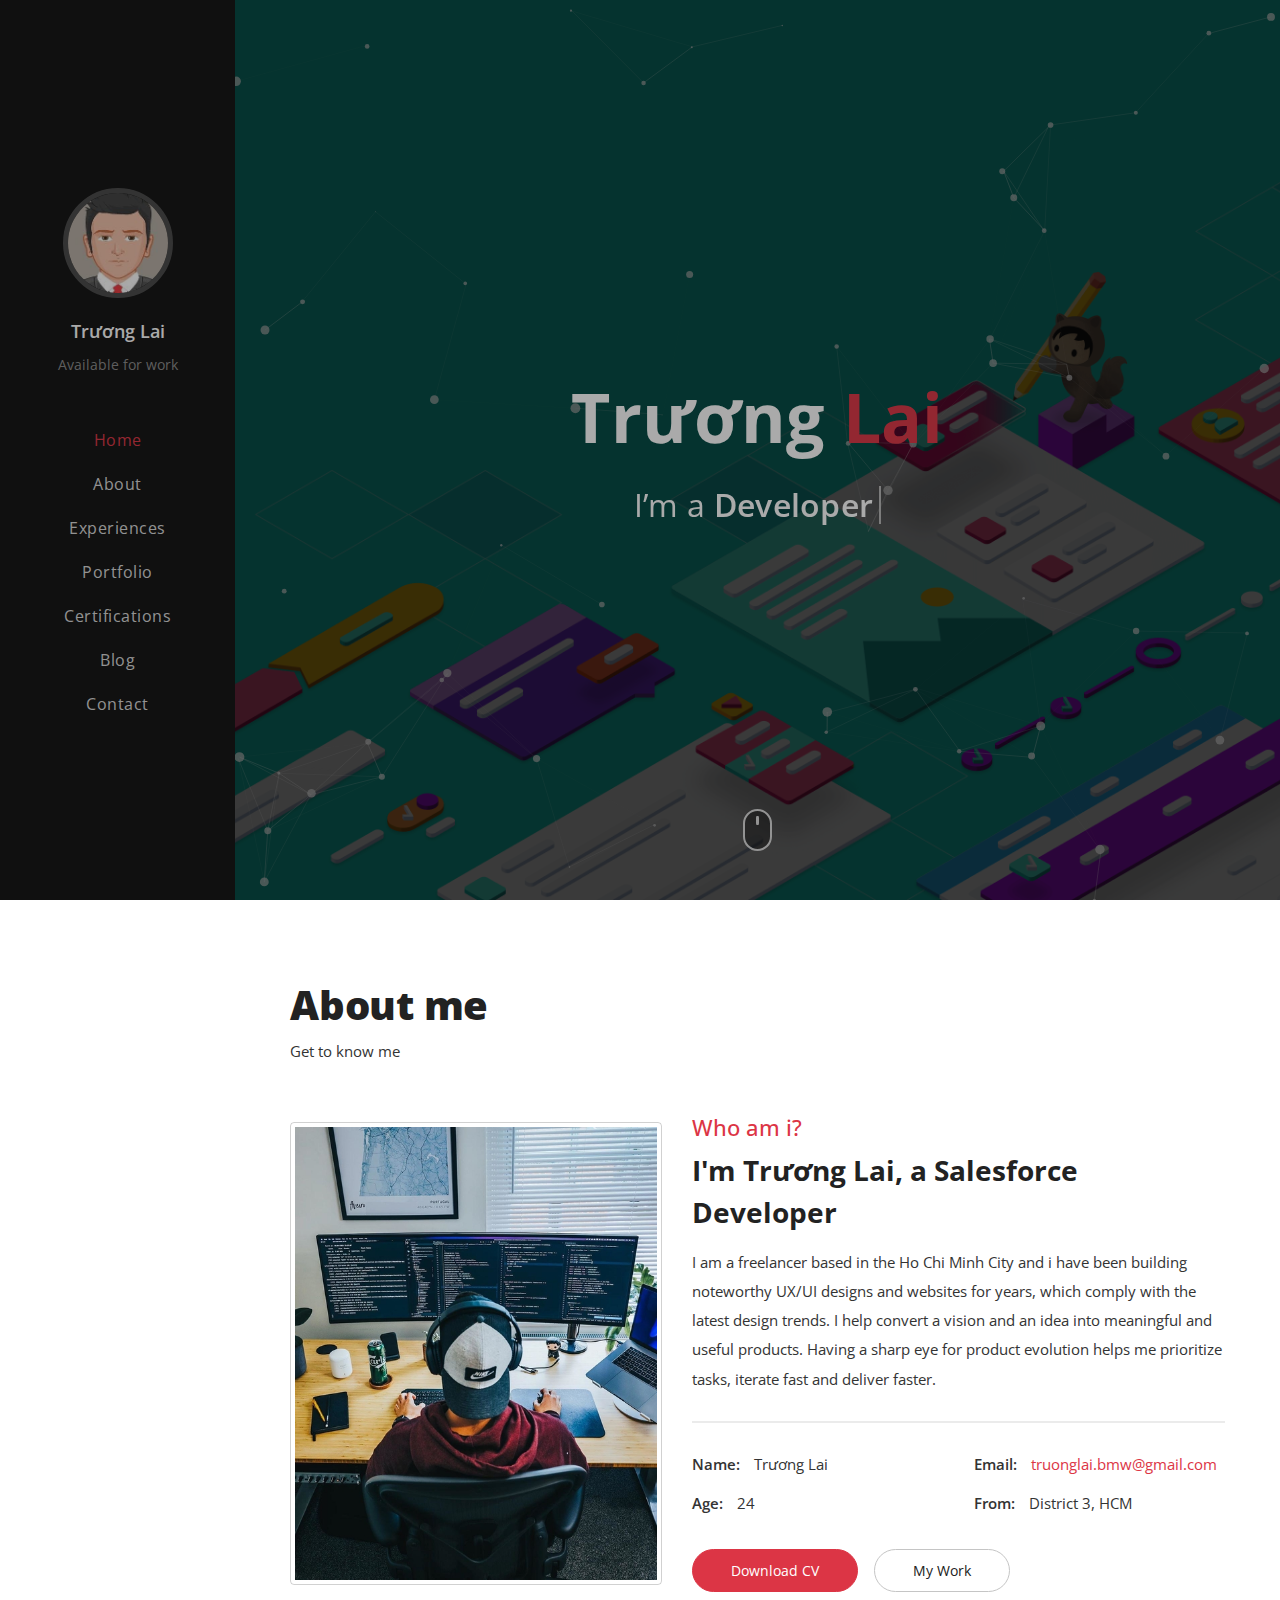
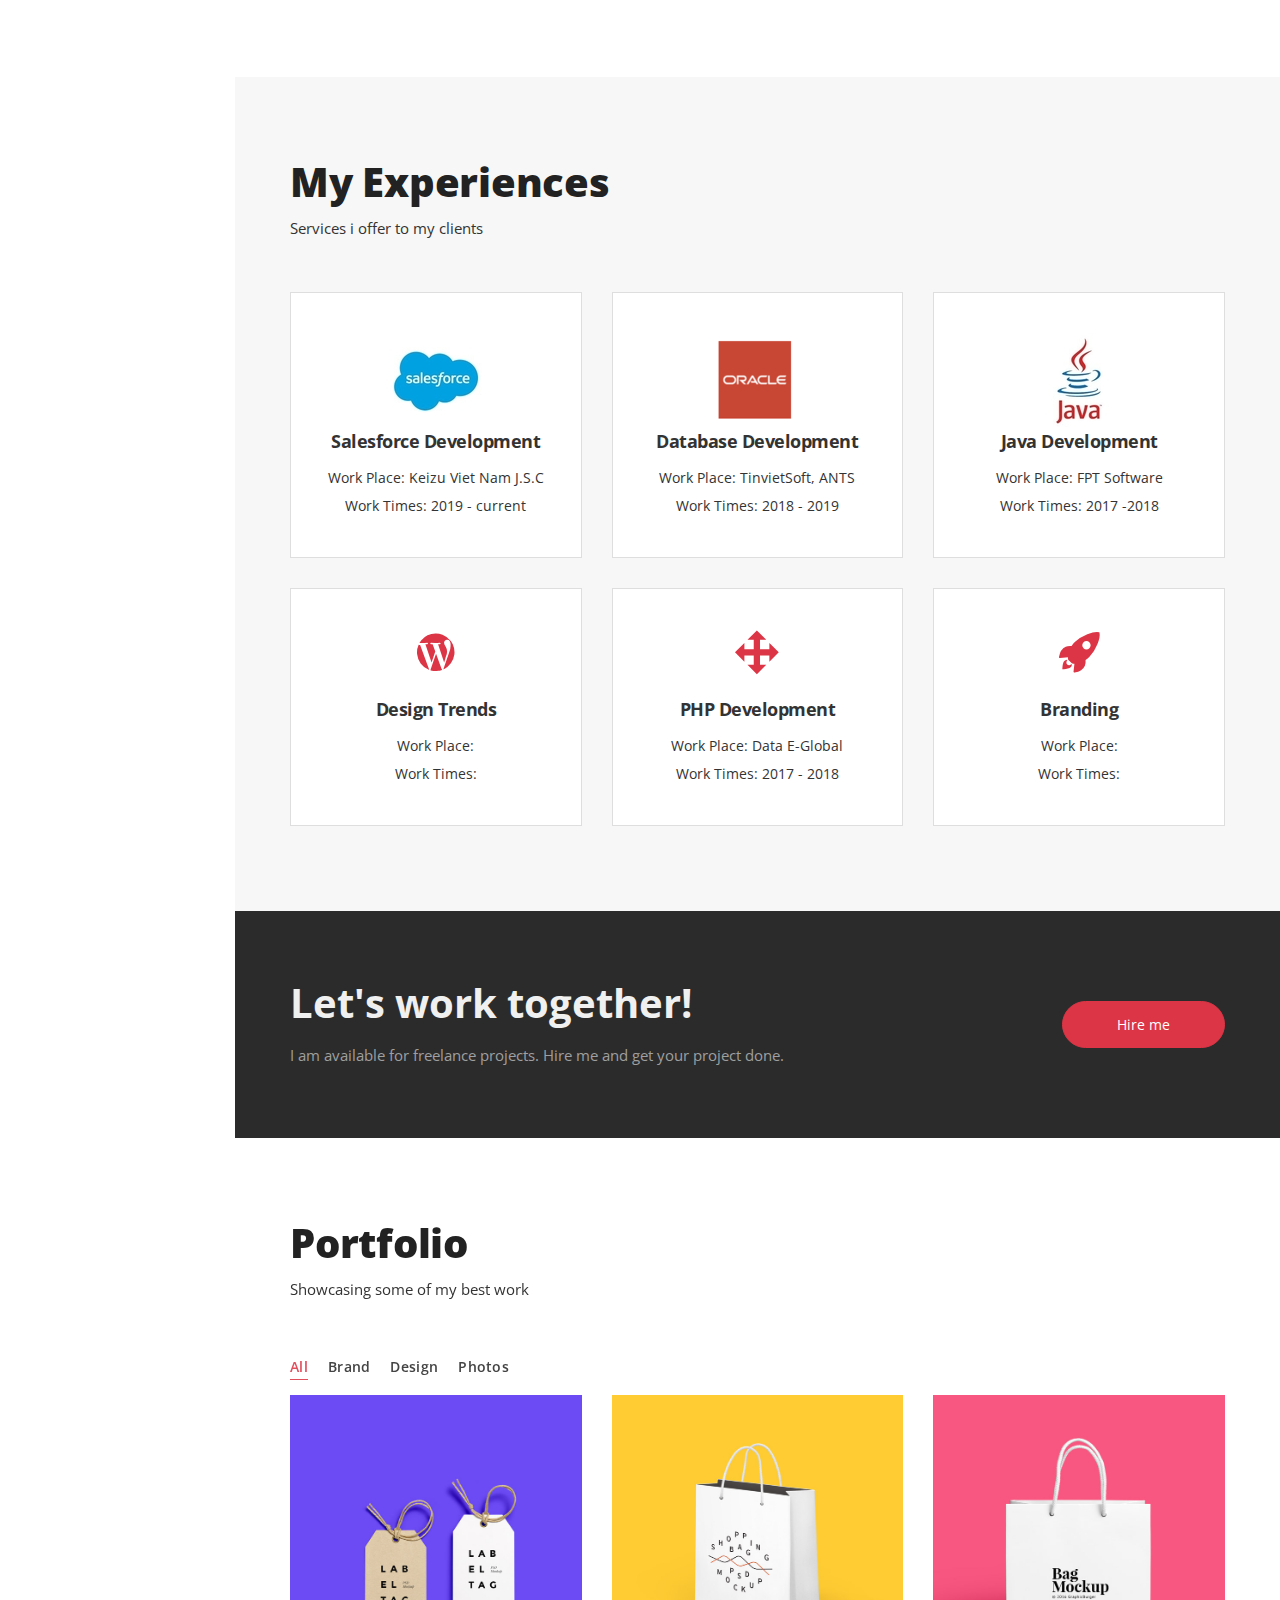
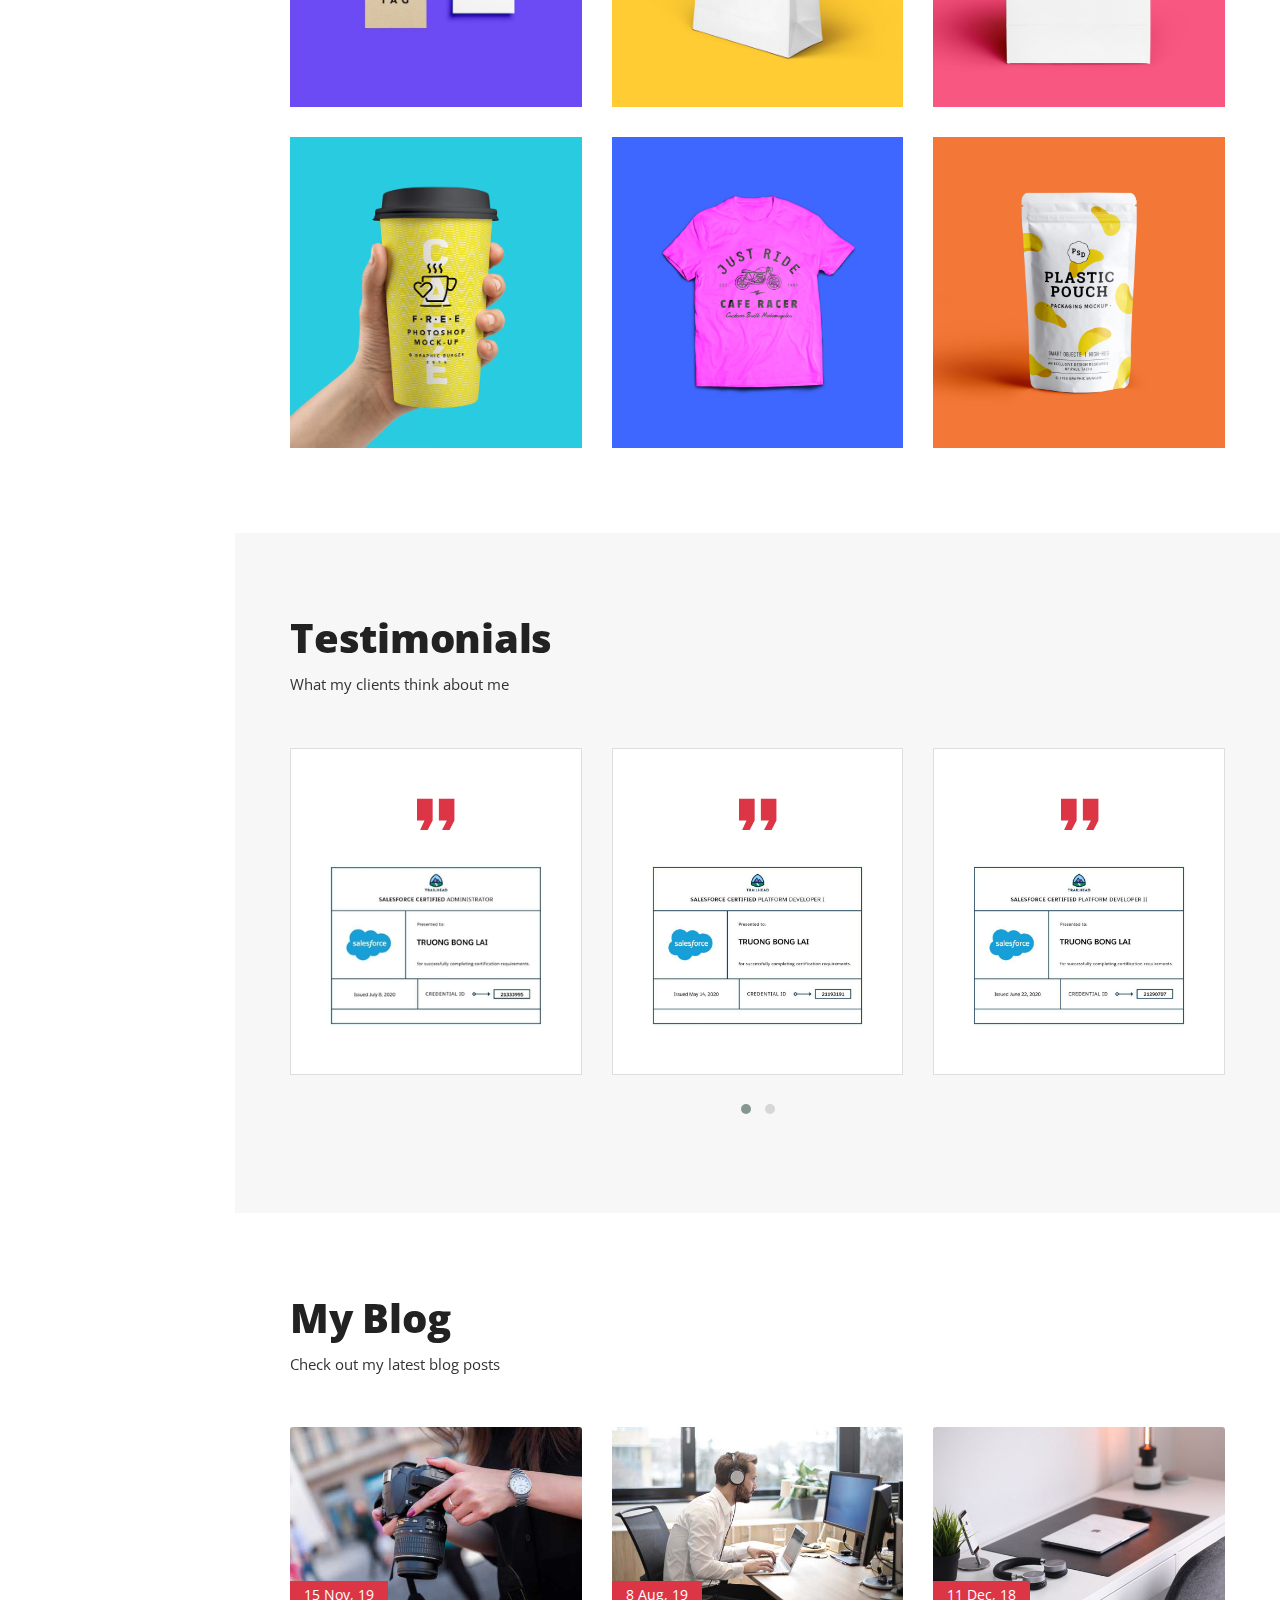
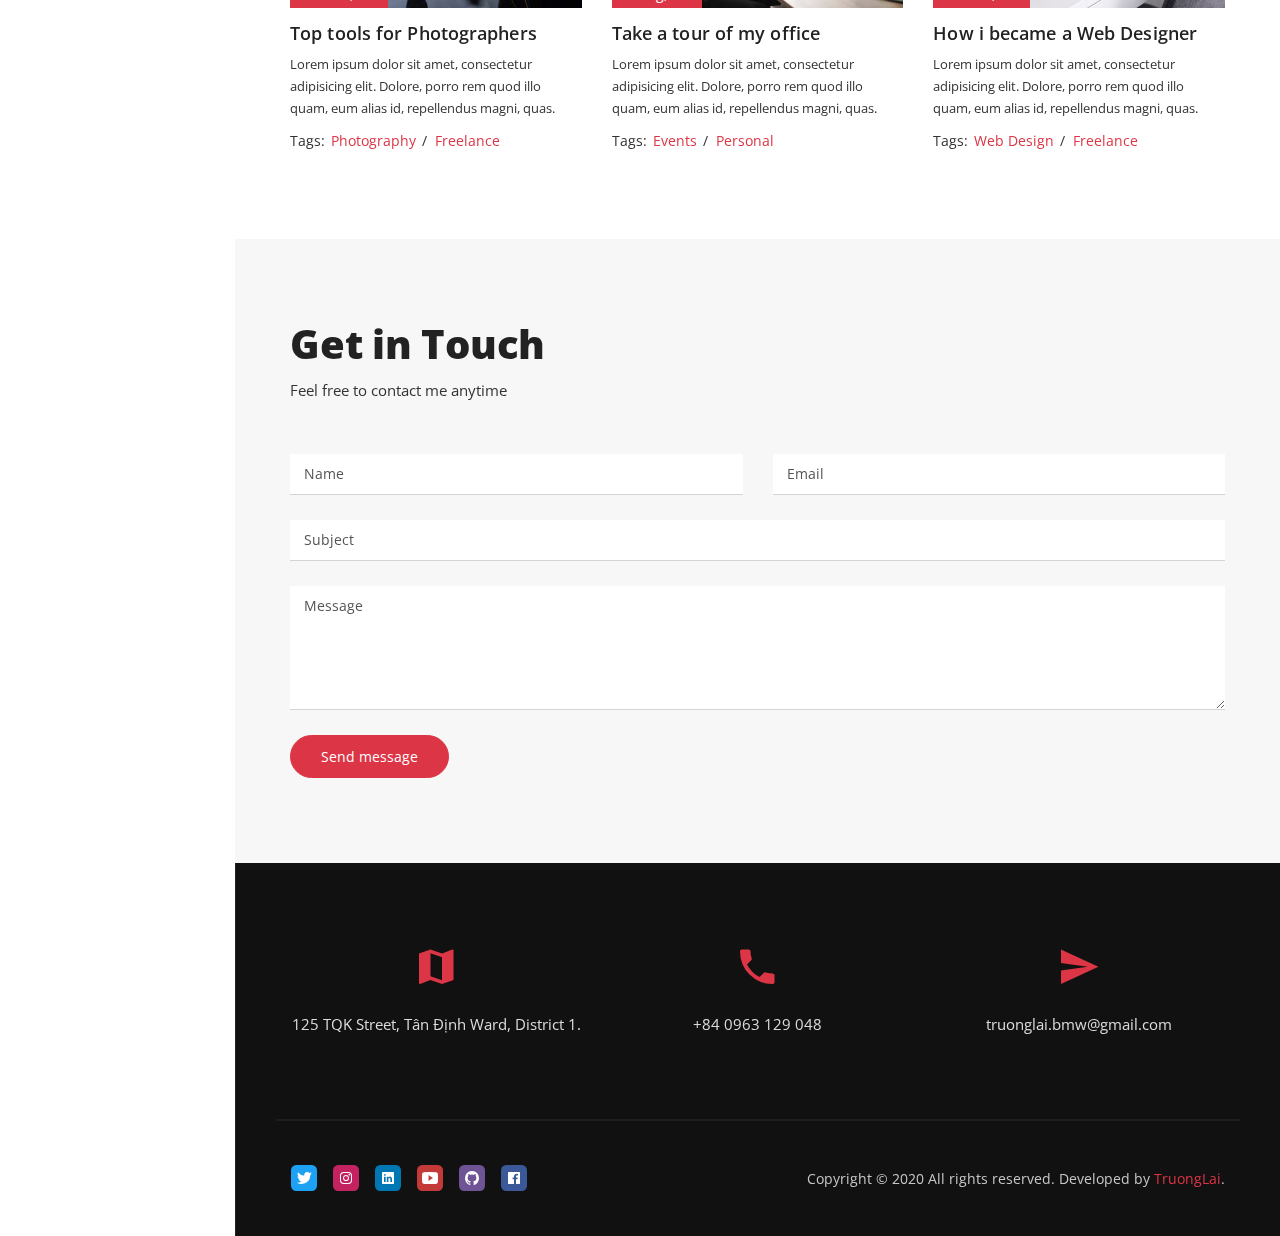
==== commit 6c680191: "Update profile Ver 2" ====
--- a/index.html
+++ b/index.html
@@ -56,9 +56,9 @@
           <ul class="list-unstyled list-menu">
             <li><a class="nav-link" href="#home-area" data-scroll>Home</a></li>
             <li><a class="nav-link" href="#about-area" data-scroll>About</a></li>
-            <li><a class="nav-link" href="#services-area" data-scroll>Services</a></li>
+            <li><a class="nav-link" href="#services-area" data-scroll>Experiences</a></li>
             <li><a class="nav-link" href="#portfolio-area" data-scroll>Portfolio</a></li>
-            <li><a class="nav-link" href="#testimonials-area" data-scroll>Clients</a></li>
+            <li><a class="nav-link" href="#testimonials-area" data-scroll>Certifications</a></li>
             <li><a class="nav-link" href="#blog-area" data-scroll>Blog</a></li>
             <li><a class="nav-link" href="#contact-area" data-scroll>Contact</a></li>
           </ul>
@@ -68,7 +68,7 @@
     <div class="sections-wrapper">
       <!-- Sections-->
       <!-- Home-->
-      <section class="home-area element-cover-bg particles-variant" id="home-area" style="background-image:url(img/home.jpg)">
+      <section class="home-area element-cover-bg particles-variant" id="home-area" style="background-image:url(img/home.png); background-color: #04e1cb">
         <div id="particles-js"></div>
         <div class="container h-100">
           <div class="row h-100 align-items-center justify-content-center">
@@ -124,7 +124,7 @@
                       <p>District 3, HCM</p>
                     </div>
                   </div>
-                </address><a class="btn content-download button-main button-scheme" href="#0" role="button">Download CV</a><a class="btn content-work button-main" data-scroll="" href="#portfolio-area" role="button">My Work</a>
+                </address><a class="btn content-download button-main button-scheme" href="file/TruongLaiResume.pdf" role="button" download>Download CV</a><a class="btn content-work button-main" data-scroll="" href="#portfolio-area" role="button">My Work</a>
               </div>
             </div>
           </div>
@@ -136,7 +136,7 @@
           <div class="row">
             <div class="col-12">
               <div class="section-heading">
-                <h2 class="section-title">My Services</h2>
+                <h2 class="section-title">My Experiences</h2>
                 <p class="section-description">Services i offer to my clients</p>
               </div>
             </div>
@@ -542,23 +542,29 @@
           </div>
           <div class="owl-carousel owl-theme">
             <!-- Single review-->
-            <div class="single-review"><i class="icon ion-md-quote review-icon"></i>
-              <p class="review-content">Daniel did an excellent creative job. Quick and professional. Highly recommended, and will definitely work with him again.</p><img class="client-avatar" src="img/client-1.jpg" alt="Review avatar"><span class="client-name">Maria Wilson</span>
+            <div class="single-review">
+              <i class="icon ion-md-quote review-icon"></i>
+              <img class="img-fluid item-img" src="img/certifications/admin.jpg" alt="Review cerificate">
             </div><!-- Single review-->
-            <div class="single-review"><i class="icon ion-md-quote review-icon"></i>
-              <p class="review-content">Daniel did an excellent creative job. Quick and professional. Highly recommended, and will definitely work with him again.</p><img class="client-avatar" src="img/client-2.jpg" alt="Review avatar"><span class="client-name">John Santana</span>
+            <div class="single-review">
+              <i class="icon ion-md-quote review-icon"></i>
+              <img class="img-fluid item-img" src="img/certifications/dev_1.jpg" alt="Review cerificate">
             </div><!-- Single review-->
-            <div class="single-review"><i class="icon ion-md-quote review-icon"></i>
-              <p class="review-content">Daniel did an excellent creative job. Quick and professional. Highly recommended, and will definitely work with him again.</p><img class="client-avatar" src="img/client-3.jpg" alt="Review avatar"><span class="client-name">Julia Sakura</span>
+            <div class="single-review">
+              <i class="icon ion-md-quote review-icon"></i>
+              <img class="img-fluid item-img" src="img/certifications/dev_2.jpg" alt="Review cerificate">
             </div><!-- Single review-->
-            <div class="single-review"><i class="icon ion-md-quote review-icon"></i>
-              <p class="review-content">Daniel did an excellent creative job. Quick and professional. Highly recommended, and will definitely work with him again.</p><img class="client-avatar" src="img/client-1.jpg" alt="Review avatar"><span class="client-name">Maria Wilson</span>
+            <div class="single-review">
+              <i class="icon ion-md-quote review-icon"></i>
+              <img class="img-fluid item-img" src="img/certifications/appbuilder.jpg" alt="Review cerificate">
             </div><!-- Single review-->
-            <div class="single-review"><i class="icon ion-md-quote review-icon"></i>
-              <p class="review-content">Daniel did an excellent creative job. Quick and professional. Highly recommended, and will definitely work with him again.</p><img class="client-avatar" src="img/client-2.jpg" alt="Review avatar"><span class="client-name">John Santana</span>
+            <div class="single-review">
+              <i class="icon ion-md-quote review-icon"></i>
+              <img class="img-fluid item-img" src="img/certifications/dev_1.jpg" alt="Review cerificate">
             </div><!-- Single review-->
-            <div class="single-review"><i class="icon ion-md-quote review-icon"></i>
-              <p class="review-content">Daniel did an excellent creative job. Quick and professional. Highly recommended, and will definitely work with him again.</p><img class="client-avatar" src="img/client-3.jpg" alt="Review avatar"><span class="client-name">Julia Sakura</span>
+            <div class="single-review">
+              <i class="icon ion-md-quote review-icon"></i>
+              <img class="img-fluid item-img" src="img/certifications/dev_2.jpg" alt="Review cerificate">
             </div>
           </div>
         </div>
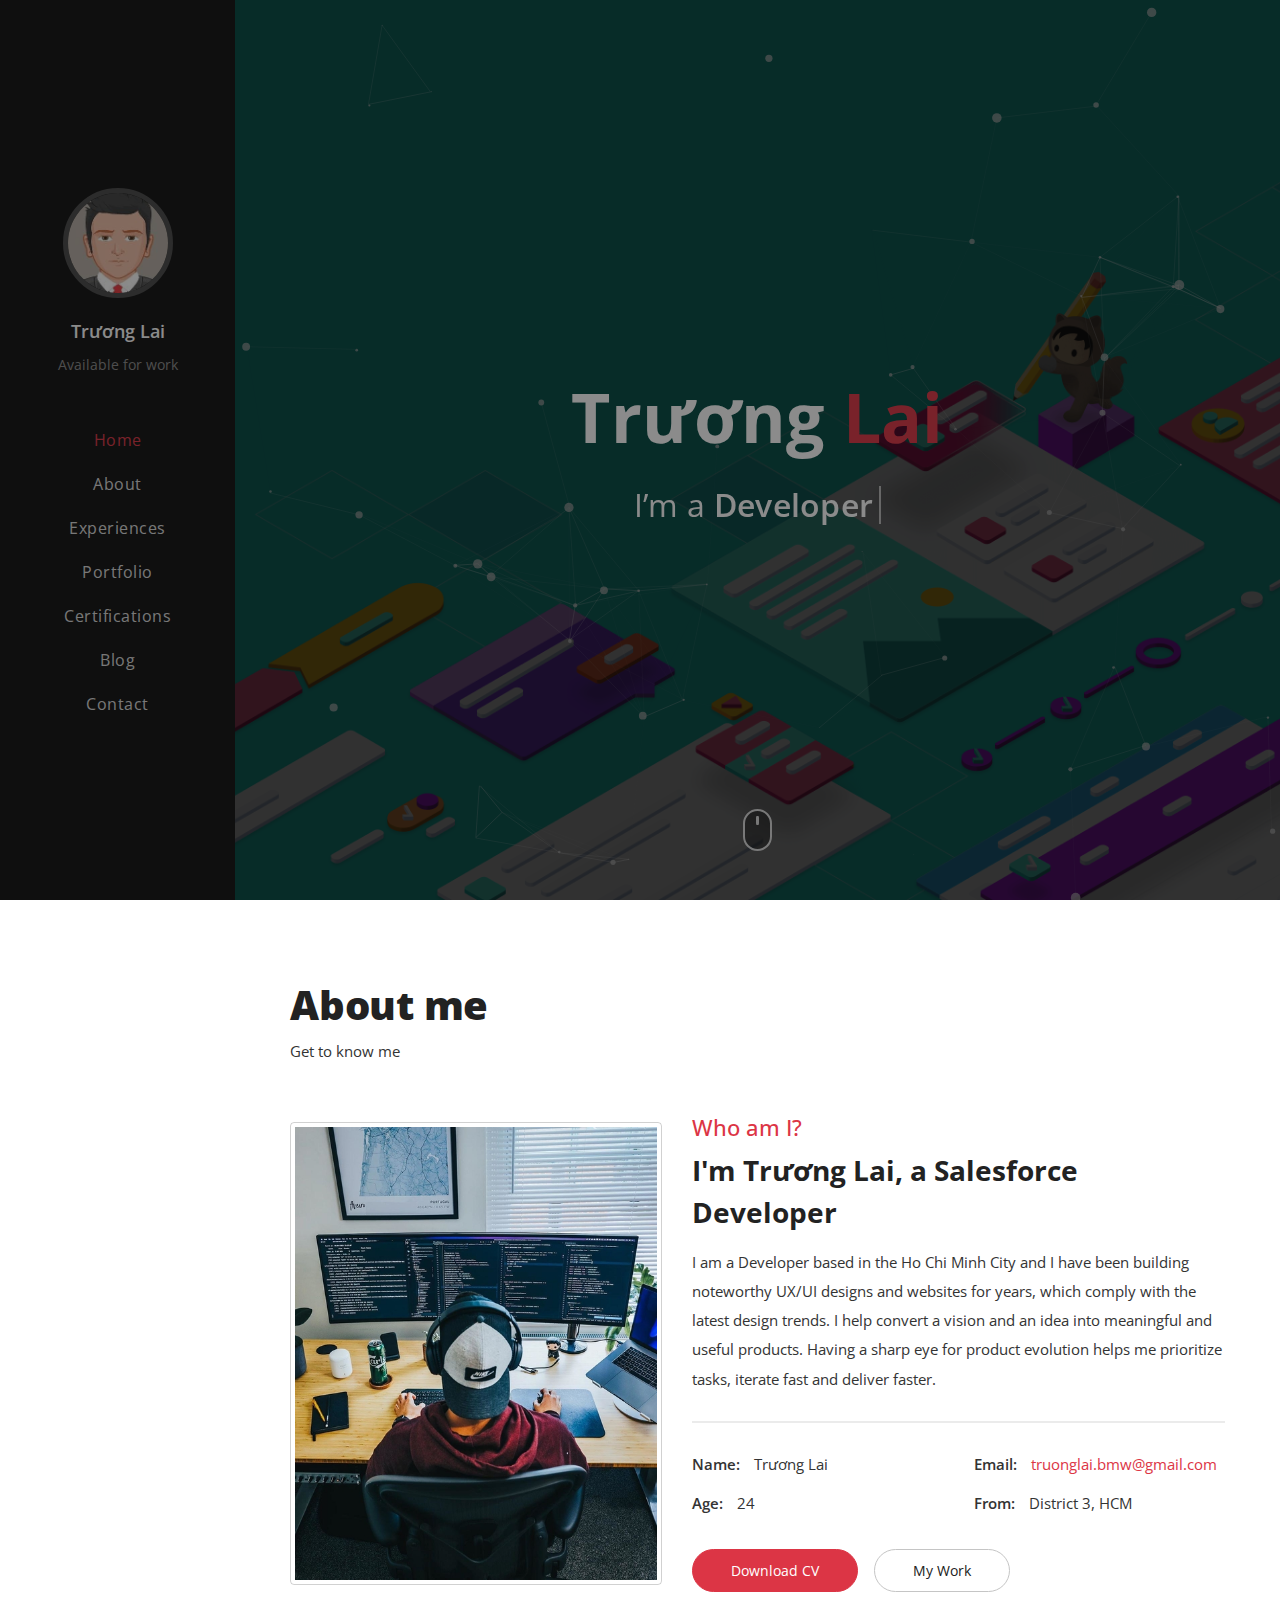
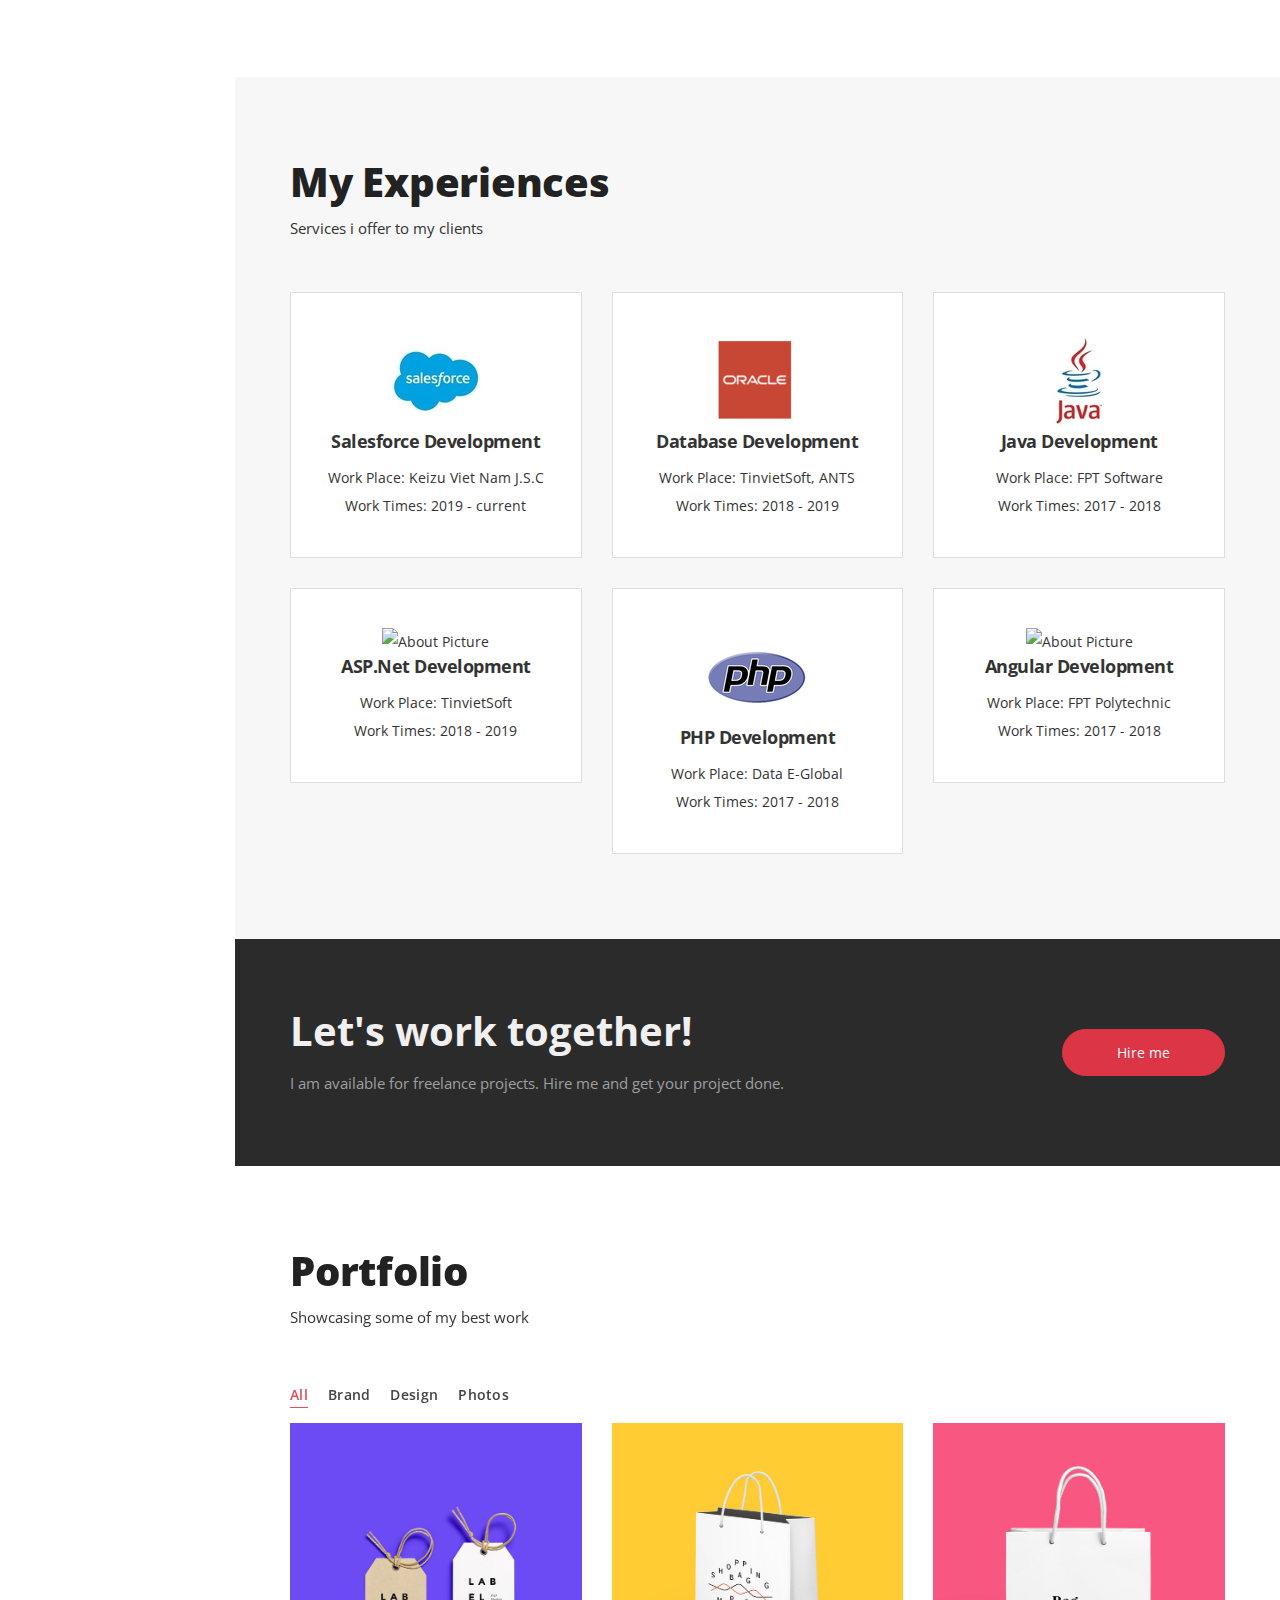
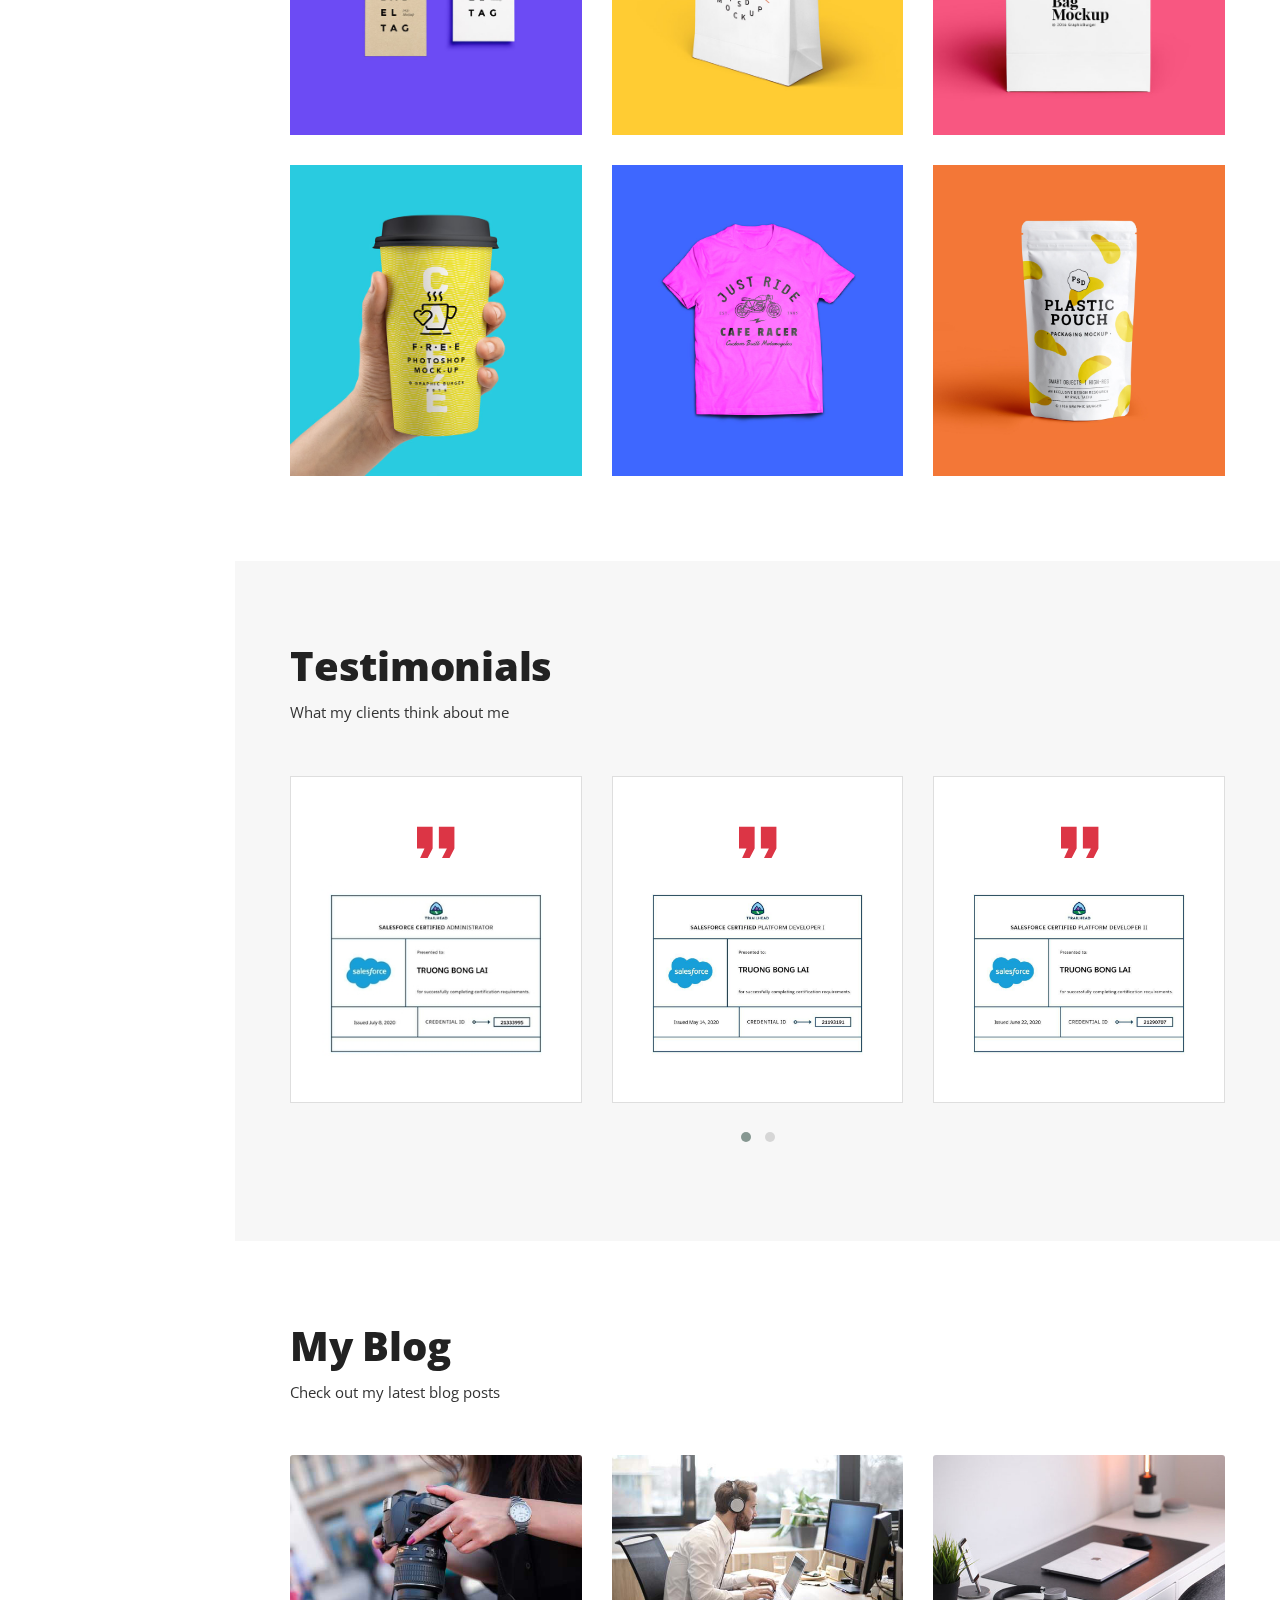
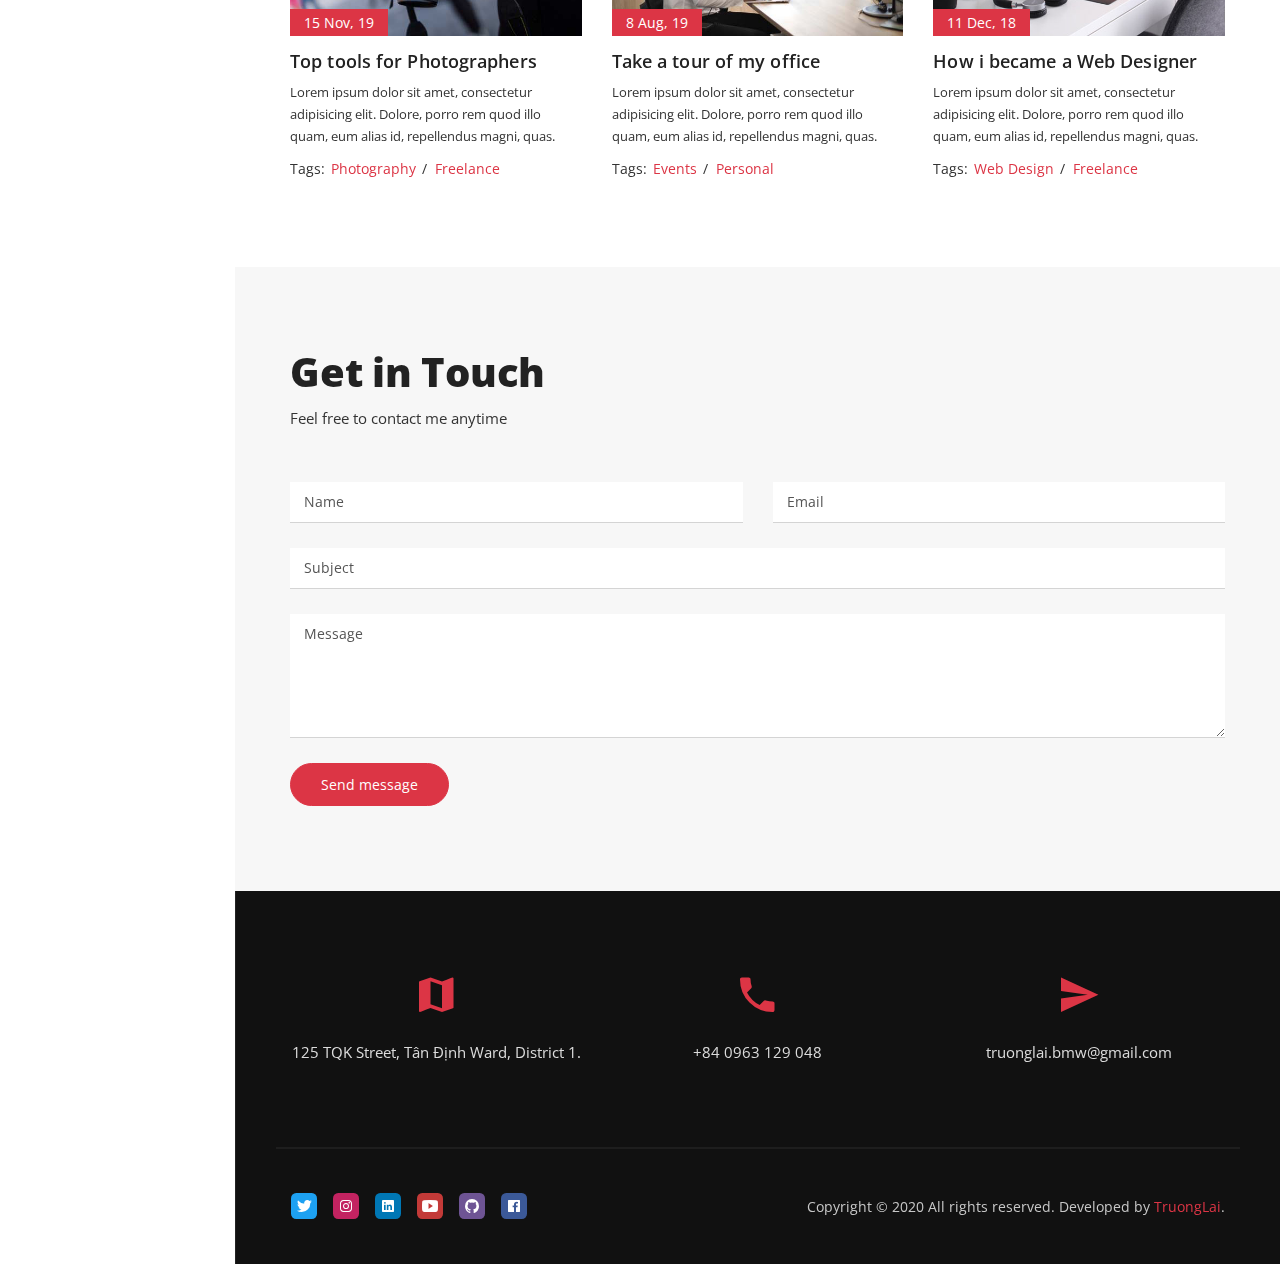
==== commit 443ad7f1: "Update Send mail" ====
--- a/index.html
+++ b/index.html
@@ -1,6 +1,5 @@
 <!DOCTYPE html>
 <html lang="zxx">
-<!-- Added by HTTrack --><meta http-equiv="content-type" content="text/html;charset=UTF-8" /><!-- /Added by HTTrack -->
 <head>
   <!-- Required meta tags-->
   <meta charset="utf-8">
@@ -31,6 +30,8 @@
   <!-- removeIf(customizerDist)-->
   <link rel="stylesheet" href="css/customizer/main.css">
   <!-- endremoveIf(customizerDist)-->
+  <!-- Send mail service -->
+  <script src= "https://smtpjs.com/v3/smtp.js"> </script>
 </head>
 
 <body>
@@ -102,10 +103,10 @@
             <!-- Content part-->
             <div class="col-12 col-lg-7 about-content">
               <div class="content-block">
-                <h2 class="content-subtitle">Who am i?</h2>
+                <h2 class="content-subtitle">Who am I?</h2>
                 <h6 class="content-title">I'm Trương Lai, a Salesforce Developer</h6>
                 <div class="content-description">
-                  <p>I am a freelancer based in the Ho Chi Minh City and i have been building noteworthy UX/UI designs and websites for years, which comply with the latest design trends. I help convert a vision and an idea into meaningful and useful products. Having a sharp eye for product evolution helps me prioritize tasks, iterate fast and deliver faster.</p>
+                  <p>I am a Developer based in the Ho Chi Minh City and I have been building noteworthy UX/UI designs and websites for years, which comply with the latest design trends. I help convert a vision and an idea into meaningful and useful products. Having a sharp eye for product evolution helps me prioritize tasks, iterate fast and deliver faster.</p>
                 </div>
                 <address class="content-info">
                   <div class="row">
@@ -180,28 +181,27 @@
                   Work Place: FPT Software
                 </p>
                 <p class="service-description">
-                  Work Times: 2017 -2018
+                  Work Times: 2017 - 2018
                 </p>
               </div>
             </div>
             <!-- Single service-->
             <div class="col-12 col-md-6 col-lg-4">
               <div class="single-service mb-lg-0">
-                <i class="icon service-icon ion-logo-wordpress"></i>
-                <h6 class="service-title">Design Trends</h6>
-                <p class="service-description">
-                  Work Place: 
-                </p>
-                <p class="service-description">
-                  Work Times: 
+                <img src="img/dotnet.jpg" alt="About Picture">
+                <h6 class="service-title">ASP.Net Development</h6>
+                <p class="service-description">
+                  Work Place: TinvietSoft
+                </p>
+                <p class="service-description">
+                  Work Times: 2018 - 2019
                 </p>
               </div>
             </div>
             <!-- Single service-->
             <div class="col-12 col-md-6 col-lg-4">
               <div class="single-service mb-md-0">
-                <i class="icon service-icon ion-md-move"></i>
-                <!-- <img src="img/php.jpg" alt="About Picture"> -->
+                <img src="img/php.jpg" alt="About Picture">
                 <h6 class="service-title">PHP Development</h6>
                 <p class="service-description">
                   Work Place: Data E-Global
@@ -213,13 +213,14 @@
             </div>
             <!-- Single service-->
             <div class="col-12 col-md-6 col-lg-4">
-              <div class="single-service mb-0"><i class="icon service-icon ion-ios-rocket"></i>
-                <h6 class="service-title">Branding</h6>
-                <p class="service-description">
-                  Work Place: 
-                </p>
-                <p class="service-description">
-                  Work Times: 
+              <div class="single-service mb-0">
+                <img src="img/angular.jpg" alt="About Picture">
+                <h6 class="service-title">Angular Development</h6>
+                <p class="service-description">
+                  Work Place: FPT Polytechnic
+                </p>
+                <p class="service-description">
+                  Work Times: 2017 - 2018
                 </p>
               </div>
             </div>
@@ -646,13 +647,13 @@
           <div class="row">
             <!-- Contact form-->
             <div class="col-12">
-              <form class="contact-form" id="contact-form" action="http://exill.dk/demo/codex/template/php/contact.php">
+              <form class="contact-form" id="contact-form" action="">
                 <div class="row">
                   <div class="col-12 col-md-6 form-group"><input class="form-control" id="contact-name" type="text" name="name" placeholder="Name" required=""></div>
                   <div class="col-12 col-md-6 form-group"><input class="form-control" id="contact-email" type="email" name="email" placeholder="Email" required=""></div>
                   <div class="col-12 form-group"><input class="form-control" id="contact-subject" type="text" name="subject" placeholder="Subject" required=""></div>
                   <div class="col-12 form-group form-message"><textarea class="form-control" id="contact-message" name="message" placeholder="Message" rows="5" required=""></textarea></div>
-                  <div class="col-12 form-submit"><button class="btn button-main button-scheme" id="contact-submit" type="submit">Send message</button>
+                  <div class="col-12 form-submit"><button class="btn button-main button-scheme" id="contact-submit" type="submit" onclick = "sendEmail()">Send message</button>
                     <p class="contact-feedback"></p>
                   </div>
                 </div>
@@ -759,8 +760,21 @@
   <!-- removeIf(customizerDist)-->
   <script src="js/customizer/main.js"></script>
   <!-- endremoveIf(customizerDist)-->
+  <script type="text/javascript"> 
+    function sendEmail() {
+      Email.send({ 
+        Host: "smtp.gmail.com", 
+        Username: document.getElementById('contact-name').value, 
+        Password: "ahvdjxogwpqivwrw", 
+        To: 'truonglai.bmw@gmail.com', 
+        From: document.getElementById('contact-email').value, 
+        Subject: document.getElementById('contact-subject').value, 
+        Body: document.getElementById('contact-message').value, 
+      }) 
+      .then(function (message) { 
+        alert("mail sent successfully") 
+      }); 
+    } 
+  </script>
 </body>
-
-
-<!-- Mirrored from exill.dk/demo/codex/template/particles.html by HTTrack Website Copier/3.x [XR&CO'2014], Wed, 29 Jul 2020 09:15:34 GMT -->
 </html>